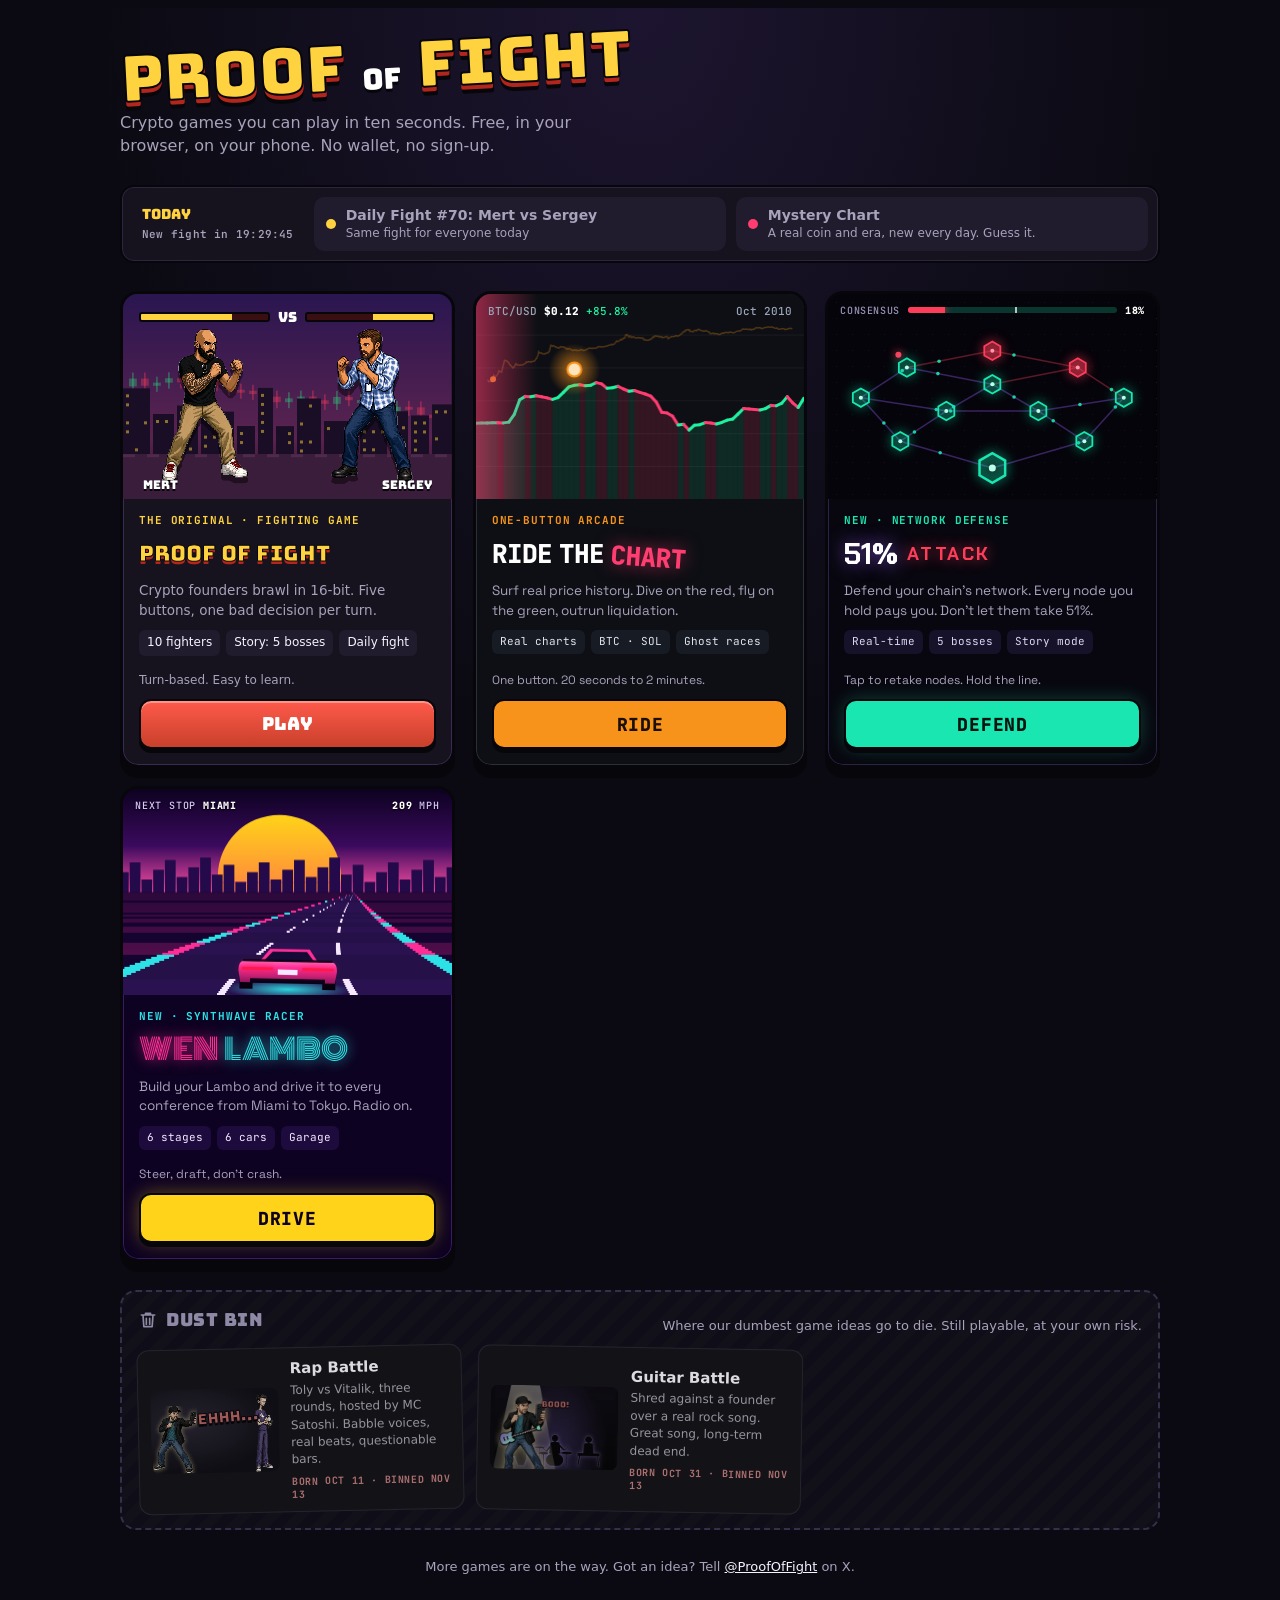
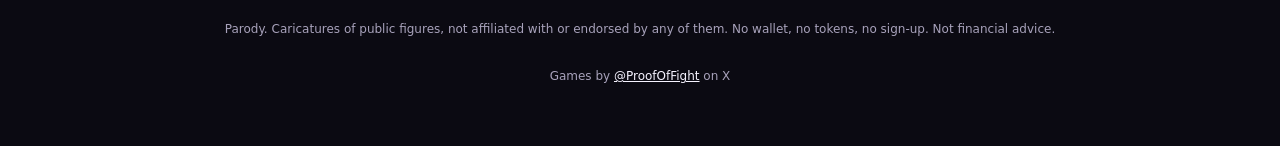
==== index.html @ 8b08cbd1 "Wen Lambo: a synthwave road-trip racer at /lambo/ (#74) * Mempool: a block-packing puzzle at /mempoo" ====
<!doctype html>
<html lang="en">
<head>
  <meta charset="utf-8">
  <script>
    // Old links: before the arcade, every game lived on this page behind ?something. Send them to the game's own page.
    // ?ride / ?dip / ?race=... -> Ride the Chart; anything else (?daily, ?r=..., ?sounds...) -> the fighting game.
    (function () {
      var q = location.search, h = location.hash;
      if (!q && !h) return;
      var ride = /[?&](ride|dip|race)\b/i.test(q);
      if (/[?&]51\b/.test(q)) { location.replace('51/' + h); return; }   // 51% Attack
      if (/[?&]rap\b/i.test(q)) { location.replace('rap/' + h); return; }      // Dust Bin games
      if (/[?&]guitar\b/i.test(q)) { location.replace('guitar/' + h); return; }
      location.replace((ride ? 'ride/' : 'fight/') + q + h);
    })();
  </script>
  <meta name="viewport" content="width=device-width, initial-scale=1, viewport-fit=cover">
  <title>Proof of Fight · Crypto games in your browser</title>
  <meta name="description" content="Crypto games you can play in ten seconds: Proof of Fight, the founder brawl, Ride the Chart and 51% Attack. Free, in your browser, on your phone. No wallet.">
  <meta name="theme-color" content="#0b0a12">
  <meta property="og:type" content="website">
  <meta property="og:title" content="Proof of Fight">
  <meta property="og:description" content="Crypto games you can play in ten seconds. Free, in your browser. No wallet, no sign-up.">
  <!-- Link previews (X, Discord, iMessage...). These must be full URLs. -->
  <meta property="og:url" content="https://proofoffight.com/">
  <meta property="og:image" content="https://proofoffight.com/art/social/og.jpg">
  <meta property="og:image:width" content="1200">
  <meta property="og:image:height" content="630">
  <meta property="og:image:alt" content="Proof of Fight: ten crypto founders as pixel-art fighters facing off on a candlestick-chart stage">
  <meta name="twitter:card" content="summary_large_image">
  <meta name="twitter:site" content="@ProofOfFight">
  <link rel="icon" href="favicon.ico" sizes="16x16 32x32 48x48">
  <link rel="icon" type="image/png" sizes="192x192" href="icon-192.png">
  <link rel="apple-touch-icon" href="apple-touch-icon.png">
  <link rel="preconnect" href="https://fonts.googleapis.com">
  <link rel="preconnect" href="https://fonts.gstatic.com" crossorigin>
  <link href="https://fonts.googleapis.com/css2?family=Bungee&family=Monoton&family=Chakra+Petch:wght@700&family=Space+Grotesk:wght@500;700&family=JetBrains+Mono:wght@500;800&display=swap" rel="stylesheet">
  <link rel="stylesheet" href="css/arcade.css">
</head>
<body>
  <div class="wrap">
    <header class="marquee">
      <h1 class="logo"><span>PROOF</span><span class="of">OF</span><span>FIGHT</span></h1>
      <p class="brand-line">Crypto games you can play in ten seconds. Free, in your browser, on your phone. No wallet, no sign-up.</p>
    </header>

    <section class="today" aria-label="Today">
      <div class="today-head">TODAY<small id="reset"></small></div>
      <a class="daily" href="fight/"><i class="dot dot-fight"></i><span><b id="daily-fight">Daily Fight</b><span>Same fight for everyone today</span></span></a>
      <a class="daily" href="ride/"><i class="dot dot-ride"></i><span><b id="daily-coin">Mystery Chart</b><span>A real coin and era, new every day. Guess it.</span></span></a>
    </section>

    <section class="cabinets" aria-label="Games">
      <article class="cab cab-fight">
        <a class="screen" href="fight/" tabindex="-1" aria-hidden="true">
          <canvas id="stage"></canvas>
          <div class="hud"><div class="bar"><i style="width:72%"></i></div><div class="t">VS</div><div class="bar r"><i style="width:48%"></i></div></div>
          <img class="sprite l" id="spr-p" alt="" src="art/saylor-body.webp">
          <img class="sprite r" id="spr-c" alt="" src="art/mert-body.webp">
          <div class="names"><span id="name-p">SAYLOR</span><span id="name-c">MERT</span></div>
        </a>
        <div class="info">
          <div class="kicker">The original · Fighting game</div>
          <h2>PROOF OF FIGHT</h2>
          <p>Crypto founders brawl in 16-bit. Five buttons, one bad decision per turn.</p>
          <ul class="facts"><li id="n-fighters">10 fighters</li><li id="n-bosses">5 bosses</li><li>Daily fight</li></ul>
          <div class="row">
            <div class="best" id="best-fight">Turn-based. Easy to learn.</div>
            <a class="play" href="fight/">PLAY</a>
          </div>
        </div>
      </article>

      <article class="cab cab-ride">
        <a class="screen" href="ride/" tabindex="-1" aria-hidden="true">
          <canvas id="ride"></canvas>
          <div class="ticker"><span>BTC/USD <b id="px">$0.06</b> <span class="chg up" id="chg">+0%</span></span><span id="date">Jul 2010</span></div>
        </a>
        <div class="info">
          <div class="kicker">One-button arcade</div>
          <h2 aria-label="Ride the Chart"><span>RIDE</span><span>THE</span><span class="chart">CHART</span></h2>
          <p>Surf real price history. Dive on the red, fly on the green, outrun liquidation.</p>
          <ul class="facts"><li>Real charts</li><li>BTC · SOL</li><li>Ghost races</li></ul>
          <div class="row">
            <div class="best" id="best-ride">One button. 20 seconds to 2 minutes.</div>
            <a class="play" href="ride/">RIDE</a>
          </div>
        </div>
      </article>

      <article class="cab cab-51">
        <a class="screen" href="51/" tabindex="-1" aria-hidden="true">
          <canvas id="net"></canvas>
          <div class="cons"><span>CONSENSUS</span><span class="cons-bar"><i id="cons-fill"></i><em></em></span><b id="cons-pct">20%</b></div>
        </a>
        <div class="info">
          <div class="kicker">New · Network defense</div>
          <h2 aria-label="51% Attack"><span class="n51">51%</span><span class="atk">ATTACK</span></h2>
          <p>Defend your chain's network. Every node you hold pays you. Don't let them take 51%.</p>
          <ul class="facts"><li>Real-time</li><li>5 bosses</li><li>Story mode</li></ul>
          <div class="row">
            <div class="best" id="best-51">Tap to retake nodes. Hold the line.</div>
            <a class="play" href="51/">DEFEND</a>
          </div>
        </div>
      </article>

      <article class="cab cab-lambo">
        <a class="screen" href="lambo/" tabindex="-1" aria-hidden="true">
          <canvas id="lambo"></canvas>
          <div class="lam-hud"><span>NEXT STOP <b id="lam-stop">MIAMI</b></span><span><b id="lam-mph">212</b> MPH</span></div>
        </a>
        <div class="info">
          <div class="kicker">New · Synthwave racer</div>
          <h2 aria-label="Wen Lambo"><span>WEN</span><em>LAMBO</em></h2>
          <p>Build your Lambo and drive it to every conference from Miami to Tokyo. Radio on.</p>
          <ul class="facts"><li>6 stages</li><li>6 cars</li><li>Garage</li></ul>
          <div class="row">
            <div class="best" id="best-lambo">Steer, draft, don't crash.</div>
            <a class="play" href="lambo/">DRIVE</a>
          </div>
        </div>
      </article>
    </section>

    <section class="dustbin" aria-labelledby="bin-h">
      <div class="bin-head">
        <h3 id="bin-h"><svg class="bin-ic" viewBox="0 0 24 24" aria-hidden="true"><path d="M4 6h16M9 6V4h6v2M6 6l1 14h10l1-14M10 10v7M14 10v7" fill="none" stroke="currentColor" stroke-width="2" stroke-linecap="round" stroke-linejoin="round"/></svg>DUST BIN</h3>
        <span>Where our dumbest game ideas go to die. Still playable, at your own risk.</span>
      </div>
      <div class="bin-grid">
        <a class="binned" href="rap/">
          <span class="bin-art bin-rap" aria-hidden="true"><img src="art/dustbin-rap.webp" alt="" loading="lazy"><i class="bin-pop">EHHH...</i></span>
          <span class="bin-txt"><b>Rap Battle</b><span>Toly vs Vitalik, three rounds, hosted by MC Satoshi. Babble voices, real beats, questionable bars.</span><em>Born Oct 11 · Binned Nov 13</em></span>
        </a>
        <a class="binned" href="guitar/">
          <span class="bin-art bin-shot" aria-hidden="true"><img src="art/dustbin-guitar.webp" alt="" loading="lazy"></span>
          <span class="bin-txt"><b>Guitar Battle</b><span>Shred against a founder over a real rock song. Great song, long-term dead end.</span><em>Born Oct 31 · Binned Nov 13</em></span>
        </a>
      </div>
    </section>

    <p class="more">More games are on the way. Got an idea? Tell <a href="https://x.com/ProofOfFight" target="_blank" rel="noopener">@ProofOfFight</a> on X.</p>

    <footer class="site">
      <p>Parody. Caricatures of public figures, not affiliated with or endorsed by any of them. No wallet, no tokens, no sign-up. Not financial advice.</p>
      <p>Games by <a href="https://x.com/ProofOfFight" target="_blank" rel="noopener">@ProofOfFight</a> on X</p>
    </footer>
  </div>

  <script src="js/data.js"></script>
  <script src="js/engine.js"></script>
  <script src="js/dip-data.js"></script>
  <script src="js/dip-core.js"></script>
  <script src="js/arcade.js"></script>
  <!-- Cloudflare Web Analytics --><script type='module' src='https://static.cloudflareinsights.com/beacon.min.js' data-cf-beacon='{"token": "18725511f80d4503841c5fb7c4b7895b"}'></script><!-- End Cloudflare Web Analytics -->
</body>
</html>
---- css/arcade.css ----
/* proofoffight.com: the arcade. One brand header, a "today" strip, then each game as its own cabinet in that game's own look.
   Each game lives in its own folder (fight/, ride/); this page only links to them. Single dark look: an arcade at night. */
:root {
  --bg: #0b0a12;
  --panel: #16131f;
  --panel-2: #201b2d;
  --ink: #f6f3ff;
  --muted: #a8a2bb;
  --line: #07060b;
  --gold: #ffd23f;
  --red: #b3261e;
  --purple: #6b3fd6;
  --btc: #f7931a;
  --up: #1ff2a0;
  --down: #ff3d71;
  --display: 'Bungee', Impact, 'Arial Black', system-ui, sans-serif;
  --body: system-ui, -apple-system, 'Segoe UI', Roboto, sans-serif;
  --grotesk: 'Space Grotesk', system-ui, sans-serif;
  --mono: 'JetBrains Mono', ui-monospace, Menlo, monospace;
  color-scheme: dark;
}
* { box-sizing: border-box; }
html { background: var(--bg); }
body {
  background: radial-gradient(ellipse at top, #1d1530 0%, var(--bg) 60%) fixed, var(--bg);
  color: var(--ink); font-family: var(--body); line-height: 1.45;
  padding-left: max(16px, env(safe-area-inset-left, 0px));
  padding-right: max(16px, env(safe-area-inset-right, 0px));
}
.wrap { max-width: 1040px; margin: 0 auto; padding-block: max(28px, env(safe-area-inset-top, 0px)) max(40px, env(safe-area-inset-bottom, 0px)); display: grid; gap: 28px; }

/* Marquee */
.marquee { display: flex; flex-wrap: wrap; align-items: center; justify-content: space-between; gap: 18px; }
.logo { margin: 0; font-family: var(--display); font-weight: 400; line-height: .95; font-size: clamp(38px, 8vw, 64px);
  color: var(--gold); -webkit-text-stroke: 2px var(--line); text-shadow: 0 5px 0 var(--red), 0 9px 0 var(--line);
  transform: rotate(-3deg); display: flex; gap: .25em; align-items: baseline; flex-wrap: wrap; }
.logo .of { font-size: .45em; color: #fff; -webkit-text-stroke: 0; text-shadow: 0 3px 0 var(--line); }
.brand-line { color: var(--muted); margin: 14px 0 0; max-width: 46ch; }
.play:focus-visible, .cab .screen:focus-visible { outline: 3px solid var(--gold); outline-offset: 2px; }

/* Today strip */
.today { display: grid; grid-template-columns: auto 1fr 1fr; gap: 10px; align-items: stretch;
  background: var(--panel); border: 2px solid var(--line); box-shadow: 0 0 0 1px #2c2540 inset; border-radius: 14px; padding: 10px; }
.today-head { font-family: var(--display); font-size: 14px; color: var(--gold); display: grid; align-content: center; padding: 0 10px; line-height: 1.1; }
.today-head small { display: block; font: 600 11px var(--mono); color: var(--muted); margin-top: 4px; letter-spacing: .02em; }
.daily { display: flex; align-items: center; gap: 10px; padding: 8px 12px; border-radius: 10px; background: var(--panel-2); min-width: 0; text-decoration: none; color: inherit; cursor: pointer; border: 0; text-align: left; font: inherit; }
.daily b { display: block; font-size: 14px; }
.daily span { font-size: 12px; color: var(--muted); }
.daily .dot { width: 10px; height: 10px; border-radius: 50%; flex: none; }

/* Cabinets */
/* Room for more games: as many 290px-plus cabinets per row as fit (three on a laptop, two on a tablet, one on a phone). */
.cabinets { display: grid; grid-template-columns: repeat(auto-fill, minmax(min(100%, 290px), 1fr)); gap: 18px; }
.cab { position: relative; border-radius: 18px; border: 3px solid var(--line); overflow: hidden; display: grid; grid-template-rows: auto 1fr; min-width: 0; }
.cab .screen { position: relative; aspect-ratio: 16 / 10; overflow: hidden; }
.cab .screen canvas { position: absolute; inset: 0; width: 100%; height: 100%; display: block; }
.cab .info { padding: 14px 16px 16px; display: flex; flex-direction: column; gap: 10px; }
.cab .info .row { margin-top: auto; padding-top: 6px; }
.cab h2 { height: 34px; display: flex; align-items: center; }
.cab .kicker { font: 700 11px var(--mono); letter-spacing: .08em; text-transform: uppercase; }
.cab p { margin: 0; color: var(--muted); font-size: 13.5px; }
.facts { display: flex; flex-wrap: wrap; gap: 6px; padding: 0; margin: 0; list-style: none; }
.facts li { font-size: 12px; padding: 4px 8px; border-radius: 6px; }
.row { display: flex; flex-direction: column; align-items: stretch; gap: 10px; margin-top: 4px; }
.best { font-size: 12px; color: var(--muted); }
.best b { color: var(--ink); }
.play { cursor: pointer; border: 2px solid var(--line); border-radius: 12px; width: 100%; height: 50px; padding: 0; font-size: 17px; display: inline-grid; place-items: center; }

/* Cabinet 1: the fighting game, in its own 16-bit arcade look */
.cab-fight { background: var(--panel); box-shadow: 0 0 0 1px #3a2b55 inset, 0 10px 0 var(--line); }
.cab-fight .screen { background: #120d1f; }
.cab-fight .kicker { color: var(--gold); }
.cab-fight h2 { margin: 0; font: 400 22px/1 var(--display); color: var(--gold); -webkit-text-stroke: 1px var(--line); text-shadow: 0 3px 0 var(--red); }
.cab-fight .facts li { background: var(--panel-2); color: var(--ink); }
.cab-fight .play { font-family: var(--display); font-size: 18px; background: linear-gradient(#ff5a4a, #c8402b); color: #fff; box-shadow: 0 4px 0 var(--line), 0 2px 0 rgba(255,255,255,.35) inset; }
.sprite { position: absolute; bottom: 9%; height: 74%; image-rendering: pixelated; filter: drop-shadow(0 6px 0 rgba(0,0,0,.45)); animation: bob 1.1s ease-in-out infinite; }
.sprite.l { left: 12%; }
.sprite.r { right: 12%; transform: scaleX(-1); animation-name: bobR; animation-delay: -.55s; }
@keyframes bob { 50% { translate: 0 3px; scale: 1 .985; } }
@keyframes bobR { 50% { translate: 0 3px; } }
.vs { position: absolute; left: 50%; top: 40%; translate: -50% -50%; font: 400 clamp(26px, 5vw, 42px) var(--display); color: var(--gold); -webkit-text-stroke: 2px var(--line); text-shadow: 0 4px 0 var(--red); }
.hud { position: absolute; top: 7%; left: 5%; right: 5%; display: grid; grid-template-columns: 1fr auto 1fr; gap: 8px; align-items: center; }
.hud .bar { height: 10px; border: 2px solid var(--line); background: #3a0f12; border-radius: 3px; overflow: hidden; }
.hud .bar i { display: block; height: 100%; background: var(--gold); }
.hud .bar.r i { margin-left: auto; }
.hud .t { font: 400 14px var(--display); color: #fff; }
.names { position: absolute; bottom: 3%; left: 6%; right: 6%; display: flex; justify-content: space-between; font: 400 12px var(--display); color: #fff; text-shadow: 0 2px 0 var(--line); }

/* Cabinet 2: Ride the Chart, in its own trading-terminal look */
.cab-ride { background: #0d0f14; box-shadow: 0 0 0 1px #2a2f3a inset, 0 10px 0 var(--line); font-family: var(--grotesk); }
.cab-ride .kicker { color: var(--btc); font-family: var(--mono); }
/* Ride the Chart logo, matching the game menu: heavy mono, CHART in the crash red, glowing and tipped */
.cab-ride h2 { margin: 0; font: 800 26px/1 var(--mono); letter-spacing: -.04em; color: #fff; gap: .28em; }
.cab-ride h2 .chart { color: var(--down); text-shadow: 0 0 18px rgba(255,61,113,.65); transform: translateY(.14em) rotate(4deg); display: inline-block; }
.cab-ride p { font-family: var(--grotesk); }
.cab-ride .facts li { background: #171b24; color: #dfe5ef; font-family: var(--mono); font-size: 11px; }
.cab-ride .play { font: 800 18px var(--mono); background: var(--btc); color: #1d0f00; box-shadow: 0 4px 0 var(--line); text-transform: uppercase; letter-spacing: .04em; }
.ticker { position: absolute; top: 10px; left: 12px; right: 12px; display: flex; justify-content: space-between; font: 500 11px var(--mono); color: #9aa6b8; pointer-events: none; }
.ticker b { color: #fff; font-weight: 800; }
.ticker .chg.up { color: var(--up); } .ticker .chg.down { color: var(--down); }

footer.site { display: grid; gap: 6px; text-align: center; color: var(--muted); font-size: 12px; padding-top: 4px; }
footer.site a { color: var(--ink); }

@media (max-width: 760px) {
  .today { grid-template-columns: 1fr; }
  .today-head { padding: 4px 6px; }
}
@media (prefers-reduced-motion: reduce) { .sprite { animation: none; } }

/* Cabinet 3: 51% Attack, in its own neon network look */
.cab-51 { --teal: #19e6b0; --vio: #9b5cff; --red51: #ff3d5a; background: #08070f; box-shadow: 0 0 0 1px #2b2346 inset, 0 10px 0 var(--line); font-family: var(--grotesk); }
.cab-51 .screen { background: #05040a; }
.cab-51 .kicker { color: var(--teal); font-family: var(--mono); }
.cab-51 h2 { margin: 0; gap: .3em; font: 700 30px/1 'Chakra Petch', 'Arial Narrow', system-ui, sans-serif; }
.cab-51 h2 .n51 { color: #fff; text-shadow: 0 0 18px rgba(155,92,255,.7); }
.cab-51 h2 .atk { color: var(--red51); font-size: .62em; letter-spacing: .14em; text-shadow: 0 0 14px rgba(255,61,90,.75); }
.cab-51 .facts li { background: #15122a; color: #dcd6f5; font-family: var(--mono); font-size: 11px; }
.cab-51 .play { font: 800 18px var(--mono); letter-spacing: .04em; background: var(--teal); color: #03140f; box-shadow: 0 4px 0 var(--line), 0 0 18px rgba(25,230,176,.25); }
.cab-lambo { --lp: #ff2e97; --lc: #2de2e6; background: #0d0221; box-shadow: 0 0 0 1px #3a1a66 inset, 0 10px 0 var(--line); font-family: var(--grotesk); }
.cab-lambo .screen { background: #0d0221; }
.cab-lambo .kicker { color: var(--lc); font-family: var(--mono); }
.cab-lambo h2 { margin: 0; gap: .22em; font: 400 29px/1 'Monoton', 'Arial Black', system-ui, sans-serif; white-space: nowrap; }
.cab-lambo h2 span { color: var(--lp); text-shadow: 0 0 14px rgba(255,46,151,.8); }
.cab-lambo h2 em { font-style: normal; color: var(--lc); text-shadow: 0 0 14px rgba(45,226,230,.8); }
.cab-lambo .facts li { background: #1d0b3d; color: #f6e7ff; font-family: var(--mono); font-size: 11px; }
.cab-lambo .play { font: 800 18px var(--mono); letter-spacing: .04em; background: #ffd319; color: #0d0221; box-shadow: 0 4px 0 var(--line), 0 0 18px rgba(255,211,25,.35); }
.lam-hud { position: absolute; top: 10px; left: 12px; right: 12px; display: flex; justify-content: space-between; font: 500 10px var(--mono); color: #d9c8ff; letter-spacing: .08em; pointer-events: none; text-shadow: 0 1px 2px #000; }
.lam-hud b { color: #fff; font-weight: 800; }
.cons { position: absolute; top: 10px; left: 12px; right: 12px; display: flex; align-items: center; gap: 8px; font: 500 10px var(--mono); color: #9b93b8; letter-spacing: .06em; pointer-events: none; }
.cons-bar { position: relative; flex: 1; height: 6px; border-radius: 3px; background: rgba(25,230,176,.22); overflow: hidden; }
.cons-bar i { position: absolute; inset: 0 auto 0 0; width: 20%; background: #ff3d5a; box-shadow: 0 0 8px #ff3d5a; }
.cons-bar em { position: absolute; top: -2px; bottom: -2px; left: 51%; width: 2px; background: #fff; opacity: .7; }
.cons b { color: #fff; font-weight: 800; min-width: 3ch; text-align: right; }

/* Dust Bin: rejected game ideas, still playable. Faded, a little crooked, like something you threw out. */
.dustbin { display: grid; gap: 12px; padding: 16px; border-radius: 16px; border: 2px dashed #34304a; background: repeating-linear-gradient(-45deg, #0f0d17 0 10px, #121019 10px 20px); }
.bin-head { display: flex; align-items: baseline; justify-content: space-between; gap: 6px 14px; flex-wrap: wrap; }
.bin-head h3 { margin: 0; display: inline-flex; align-items: center; gap: 8px; font: 400 18px var(--display); color: #8f89a6; letter-spacing: .04em; }
.bin-ic { width: 20px; height: 20px; }
.bin-head span { font-size: 13px; color: var(--muted); }
.bin-grid { display: grid; grid-template-columns: repeat(auto-fill, minmax(min(100%, 290px), 1fr)); gap: 14px; }
.binned { display: grid; grid-template-columns: 128px 1fr; gap: 12px; align-items: center; padding: 10px 12px; border-radius: 12px; background: var(--panel); border: 1px solid #2c2540;
  text-decoration: none; color: inherit; transform: rotate(-1.2deg); filter: grayscale(.55) brightness(.9); transition: filter .2s, transform .2s; }
.binned:nth-child(even) { transform: rotate(1deg); }
.binned:hover, .binned:focus-visible { filter: none; transform: rotate(0); }
.binned:focus-visible { outline: 3px solid var(--gold); outline-offset: 2px; }
.bin-art { position: relative; height: 72px; border-radius: 8px; background: #1b1726; overflow: hidden; display: flex; justify-content: center; align-items: flex-end; }
.bin-art img { height: 88%; width: auto; image-rendering: pixelated; margin: 0 -2px; }
.bin-art img + img { transform: scaleX(-1); }
.bin-rap { height: 84px; background: radial-gradient(ellipse at 30% 40%, #2a2240 0%, #120f1c 70%); }
.bin-rap img { position: absolute; inset: auto 0 0 0; width: 100%; height: auto; margin: 0; }
.bin-shot { height: 84px; }
.bin-shot img { position: absolute; inset: 0; width: 100%; height: 100%; object-fit: cover; margin: 0; image-rendering: auto; }
.bin-pop { position: absolute; left: 50%; top: 22%; transform: translateX(-28%) rotate(-4deg); font: 400 15px var(--display); font-style: normal; color: #ff4d4d; -webkit-text-stroke: 1px var(--line); text-shadow: 0 2px 0 var(--line); white-space: nowrap; }
.bin-txt b { display: block; font-size: 15px; }
.bin-txt span { display: block; font-size: 12px; color: var(--muted); margin-top: 2px; }
.bin-txt em { display: block; margin-top: 6px; font: 700 10px var(--mono); letter-spacing: .06em; text-transform: uppercase; color: #ff6b6b; font-style: normal; }
@media (prefers-reduced-motion: reduce) { .binned { transition: none; } }

/* Real-page additions */
a { color: inherit; }
.marquee { display: grid; gap: 0; }
.cab .screen { display: block; text-decoration: none; }
.play { text-decoration: none; }
.daily > span { min-width: 0; }
.daily:hover, .daily:focus-visible { background: #2a2340; }
.daily:focus-visible { outline: 3px solid var(--gold); outline-offset: 2px; }
.dot-fight { background: var(--gold); }
.dot-ride { background: var(--down); }
.cab:hover .play { filter: brightness(1.08); }
.play:active { translate: 0 2px; }
.more { margin: 0; text-align: center; color: var(--muted); font-size: 13px; }
.more a { color: var(--ink); }
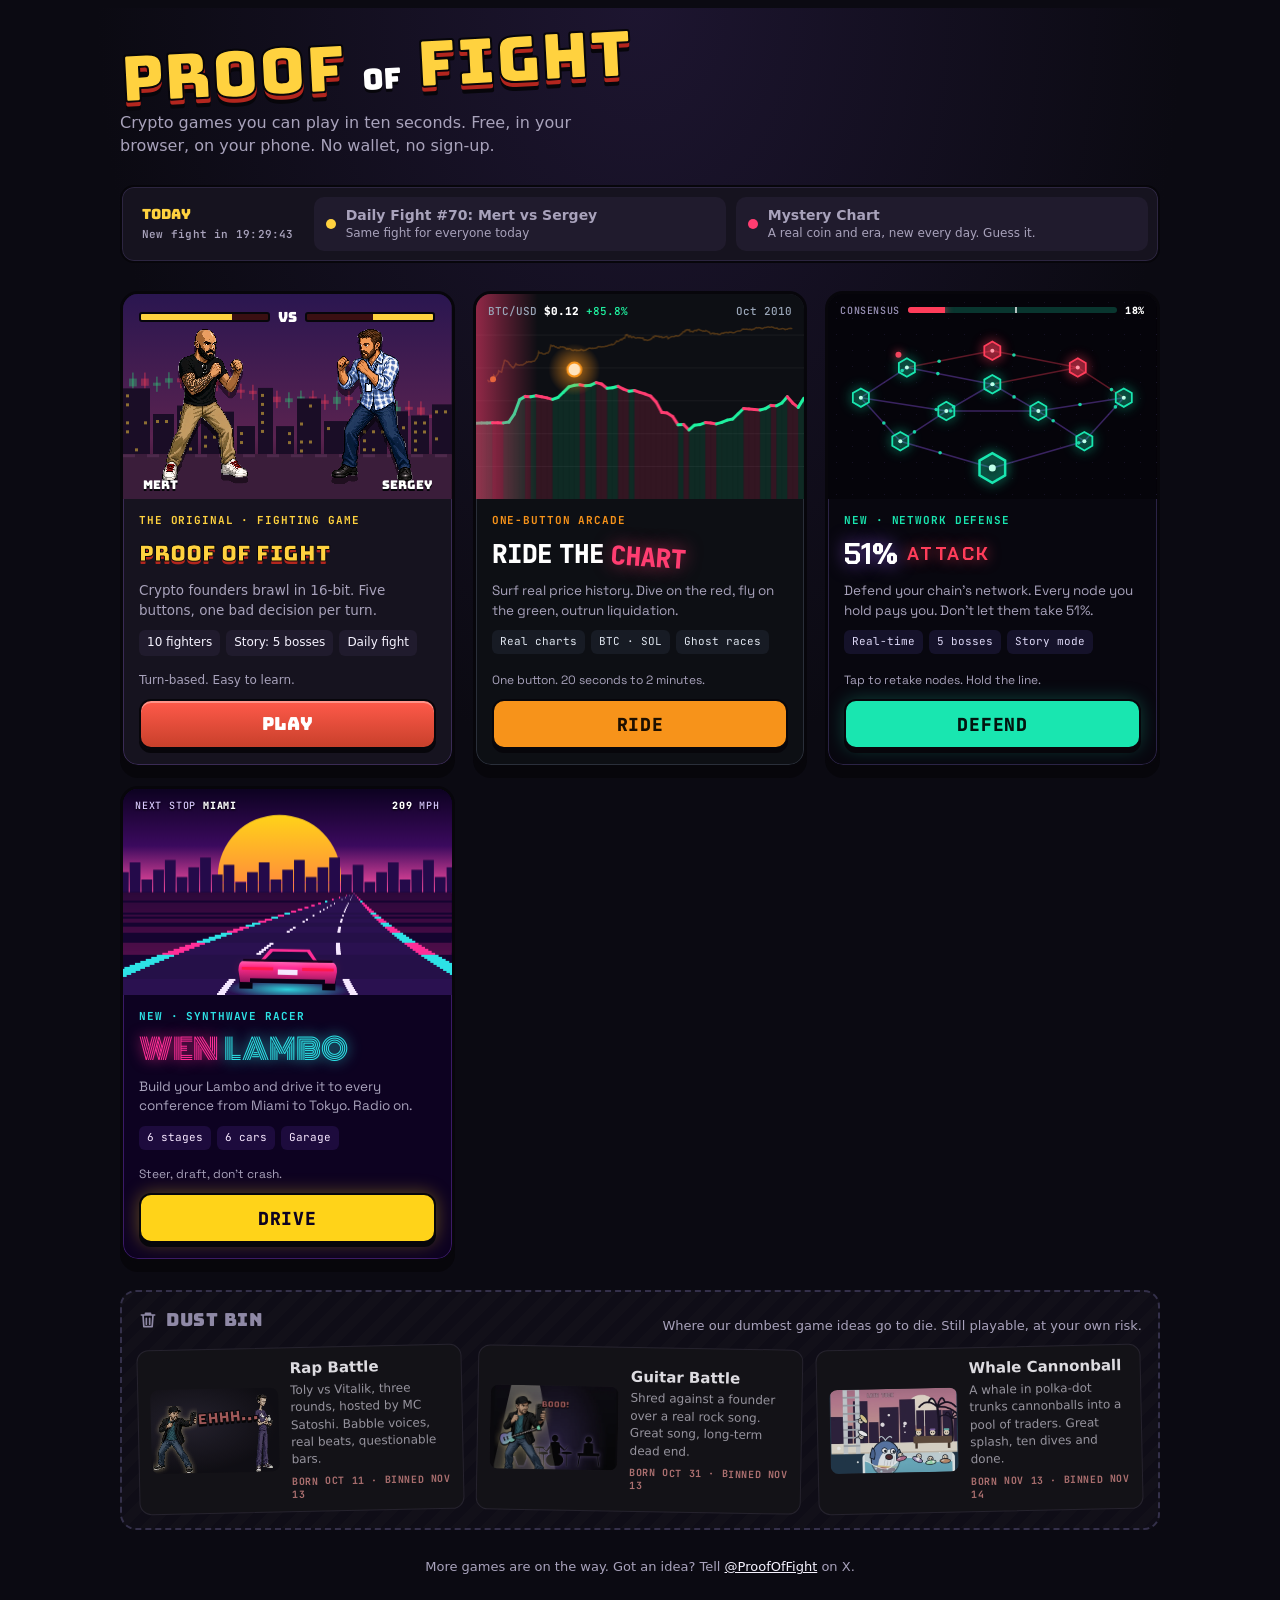
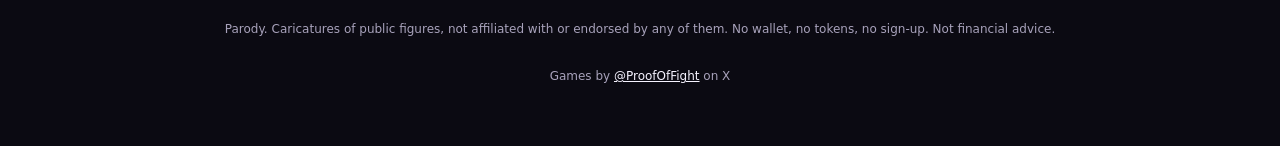
==== commit e478110e: "Dust Bin: add Whale Cannonball at /cannonball/ The whale cannonball sketch as its own self-contained" ====
--- a/index.html
+++ b/index.html
@@ -138,6 +138,10 @@
           <span class="bin-art bin-shot" aria-hidden="true"><img src="art/dustbin-guitar.webp" alt="" loading="lazy"></span>
           <span class="bin-txt"><b>Guitar Battle</b><span>Shred against a founder over a real rock song. Great song, long-term dead end.</span><em>Born Oct 31 · Binned Nov 13</em></span>
         </a>
+        <a class="binned" href="cannonball/">
+          <span class="bin-art bin-shot" aria-hidden="true"><img src="art/dustbin-cannonball.webp" alt="" loading="lazy"></span>
+          <span class="bin-txt"><b>Whale Cannonball</b><span>A whale in polka-dot trunks cannonballs into a pool of traders. Great splash, ten dives and done.</span><em>Born Nov 13 · Binned Nov 14</em></span>
+        </a>
       </div>
     </section>
 
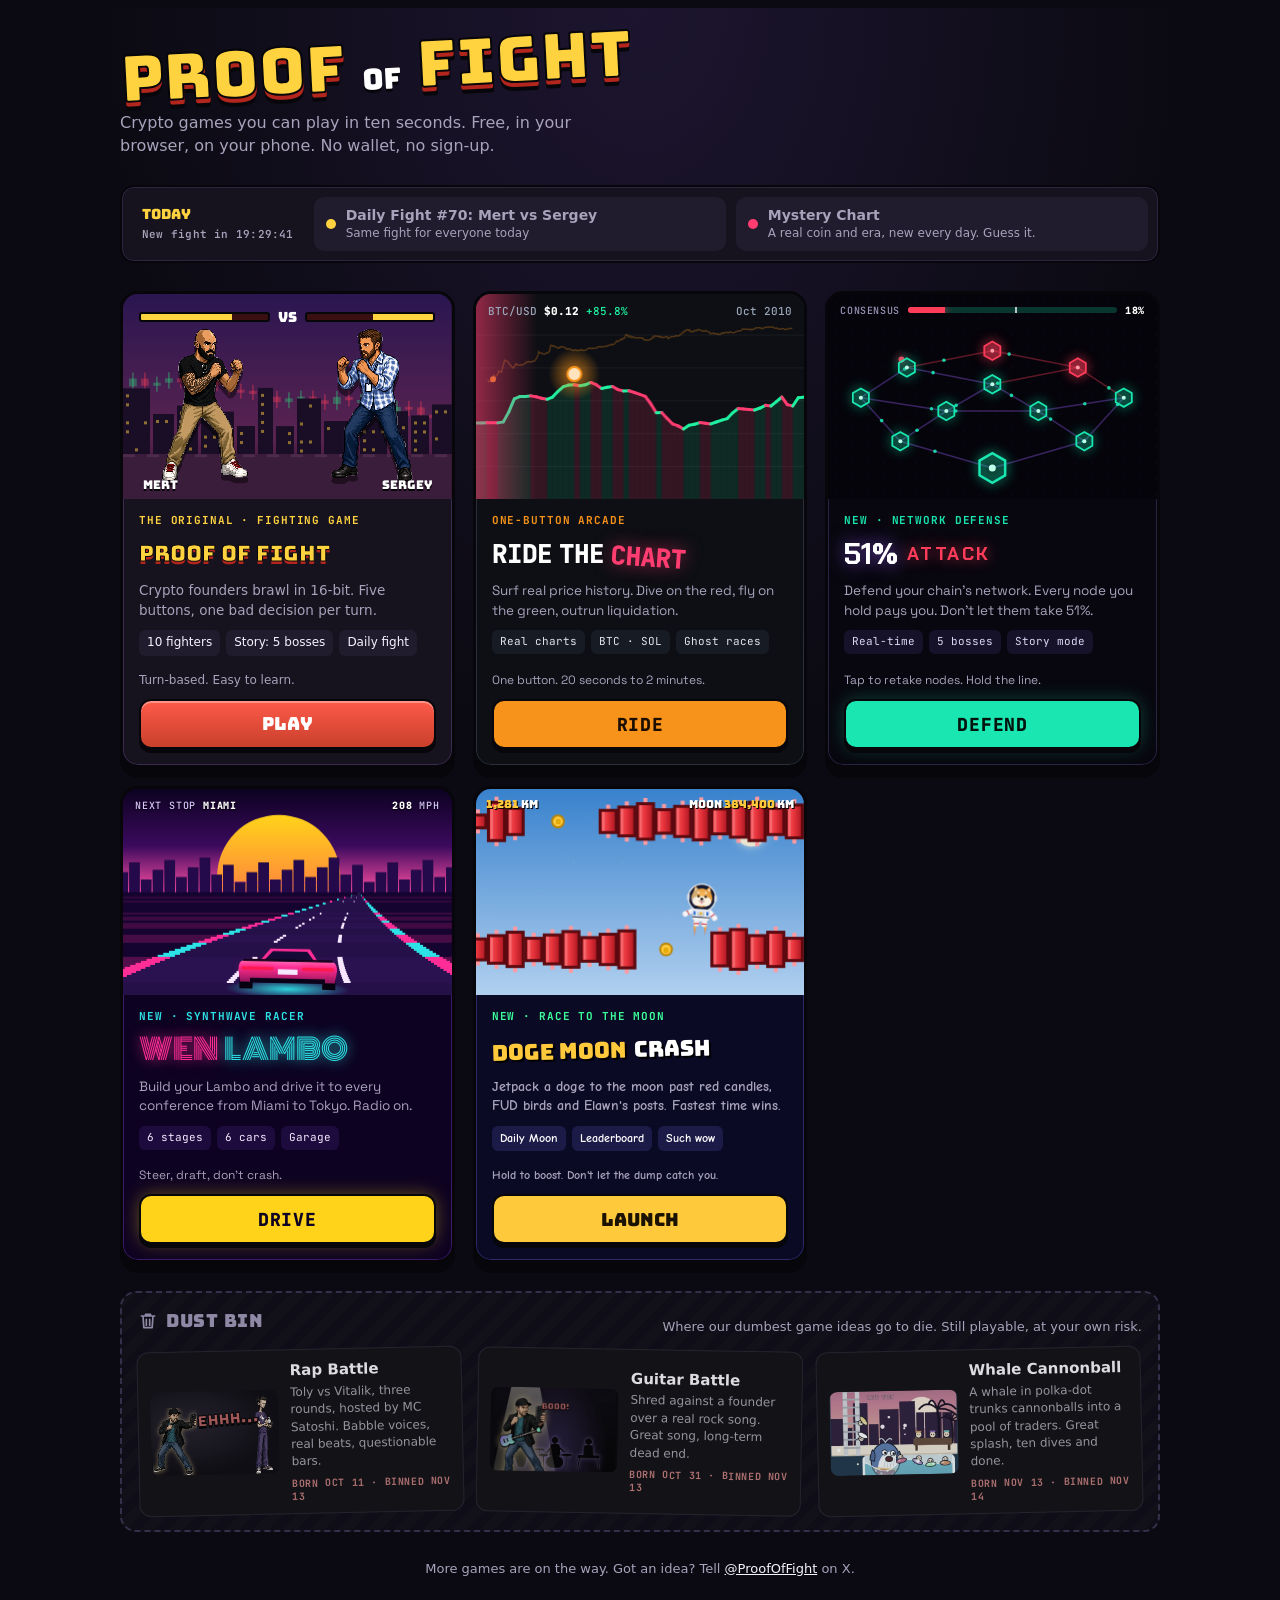
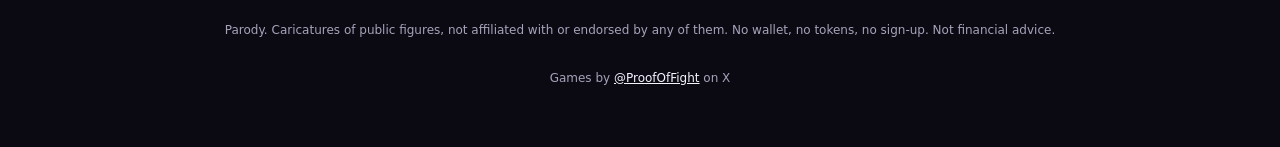
==== commit 13cbc830: "Doge Moon Crash: a jetpack race to the moon at /doge/ A vertical climb drawn in code: hold to boost," ====
--- a/index.html
+++ b/index.html
@@ -35,7 +35,7 @@
   <link rel="apple-touch-icon" href="apple-touch-icon.png">
   <link rel="preconnect" href="https://fonts.googleapis.com">
   <link rel="preconnect" href="https://fonts.gstatic.com" crossorigin>
-  <link href="https://fonts.googleapis.com/css2?family=Bungee&family=Monoton&family=Chakra+Petch:wght@700&family=Space+Grotesk:wght@500;700&family=JetBrains+Mono:wght@500;800&display=swap" rel="stylesheet">
+  <link href="https://fonts.googleapis.com/css2?family=Bungee&family=Comic+Neue:wght@700&family=Monoton&family=Chakra+Petch:wght@700&family=Space+Grotesk:wght@500;700&family=JetBrains+Mono:wght@500;800&display=swap" rel="stylesheet">
   <link rel="stylesheet" href="css/arcade.css">
 </head>
 <body>
@@ -122,6 +122,23 @@
           </div>
         </div>
       </article>
+
+      <article class="cab cab-doge">
+        <a class="screen" href="doge/" tabindex="-1" aria-hidden="true">
+          <canvas id="doge"></canvas>
+          <div class="dm-hud"><span><b id="dm-km">0</b> KM</span><span>MOON <b>384,400</b> KM</span></div>
+        </a>
+        <div class="info">
+          <div class="kicker">New · Race to the moon</div>
+          <h2 aria-label="Doge Moon Crash"><span>DOGE MOON</span><em>CRASH</em></h2>
+          <p>Jetpack a doge to the moon past red candles, FUD birds and Elawn's posts. Fastest time wins.</p>
+          <ul class="facts"><li>Daily Moon</li><li>Leaderboard</li><li>Such wow</li></ul>
+          <div class="row">
+            <div class="best" id="best-doge">Hold to boost. Don't let the dump catch you.</div>
+            <a class="play" href="doge/">LAUNCH</a>
+          </div>
+        </div>
+      </article>
     </section>
 
     <section class="dustbin" aria-labelledby="bin-h">
@@ -157,6 +174,7 @@
   <script src="js/engine.js"></script>
   <script src="js/dip-data.js"></script>
   <script src="js/dip-core.js"></script>
+  <script src="js/dm-art.js"></script>
   <script src="js/arcade.js"></script>
   <!-- Cloudflare Web Analytics --><script type='module' src='https://static.cloudflareinsights.com/beacon.min.js' data-cf-beacon='{"token": "18725511f80d4503841c5fb7c4b7895b"}'></script><!-- End Cloudflare Web Analytics -->
 </body>
--- a/css/arcade.css
+++ b/css/arcade.css
@@ -125,6 +125,20 @@
 .cab-lambo h2 em { font-style: normal; color: var(--lc); text-shadow: 0 0 14px rgba(45,226,230,.8); }
 .cab-lambo .facts li { background: #1d0b3d; color: #f6e7ff; font-family: var(--mono); font-size: 11px; }
 .cab-lambo .play { font: 800 18px var(--mono); letter-spacing: .04em; background: #ffd319; color: #0d0221; box-shadow: 0 4px 0 var(--line), 0 0 18px rgba(255,211,25,.35); }
+
+/* Cabinet: Doge Moon Crash, comic and loud */
+.cab-doge { background: #0b0a24; box-shadow: 0 0 0 1px #2c2a66 inset, 0 10px 0 var(--line); font-family: 'Comic Neue', 'Comic Sans MS', cursive; }
+.cab-doge .screen { background: #07061a; }
+.cab-doge .dm-hud { position: absolute; left: 10px; right: 10px; top: 8px; display: flex; justify-content: space-between; font: 400 11px 'Bungee', sans-serif; color: #fff; text-shadow: 1px 1px 0 #000; pointer-events: none; }
+.cab-doge .dm-hud b { color: #ffc93c; font-weight: 400; }
+.cab-doge .kicker { color: #3dff9b; }
+.cab-doge h2 { margin: 0; gap: .3em; font: 400 22px/1 'Bungee', 'Arial Black', system-ui, sans-serif; white-space: nowrap; transform: rotate(-1.5deg); }
+.cab-doge h2 span { color: #ffc93c; text-shadow: 2px 2px 0 #000; }
+.cab-doge h2 em { font-style: normal; color: #fff; text-shadow: 2px 2px 0 #000; }
+.cab-doge p { font-weight: 700; }
+.cab-doge .facts li { background: #1c1a47; color: #fff; font-weight: 700; }
+.cab-doge .best { font-weight: 700; }
+.cab-doge .play { font: 400 18px 'Bungee', sans-serif; background: #ffc93c; color: #1b1200; box-shadow: 0 4px 0 var(--line); }
 .lam-hud { position: absolute; top: 10px; left: 12px; right: 12px; display: flex; justify-content: space-between; font: 500 10px var(--mono); color: #d9c8ff; letter-spacing: .08em; pointer-events: none; text-shadow: 0 1px 2px #000; }
 .lam-hud b { color: #fff; font-weight: 800; }
 .cons { position: absolute; top: 10px; left: 12px; right: 12px; display: flex; align-items: center; gap: 8px; font: 500 10px var(--mono); color: #9b93b8; letter-spacing: .06em; pointer-events: none; }
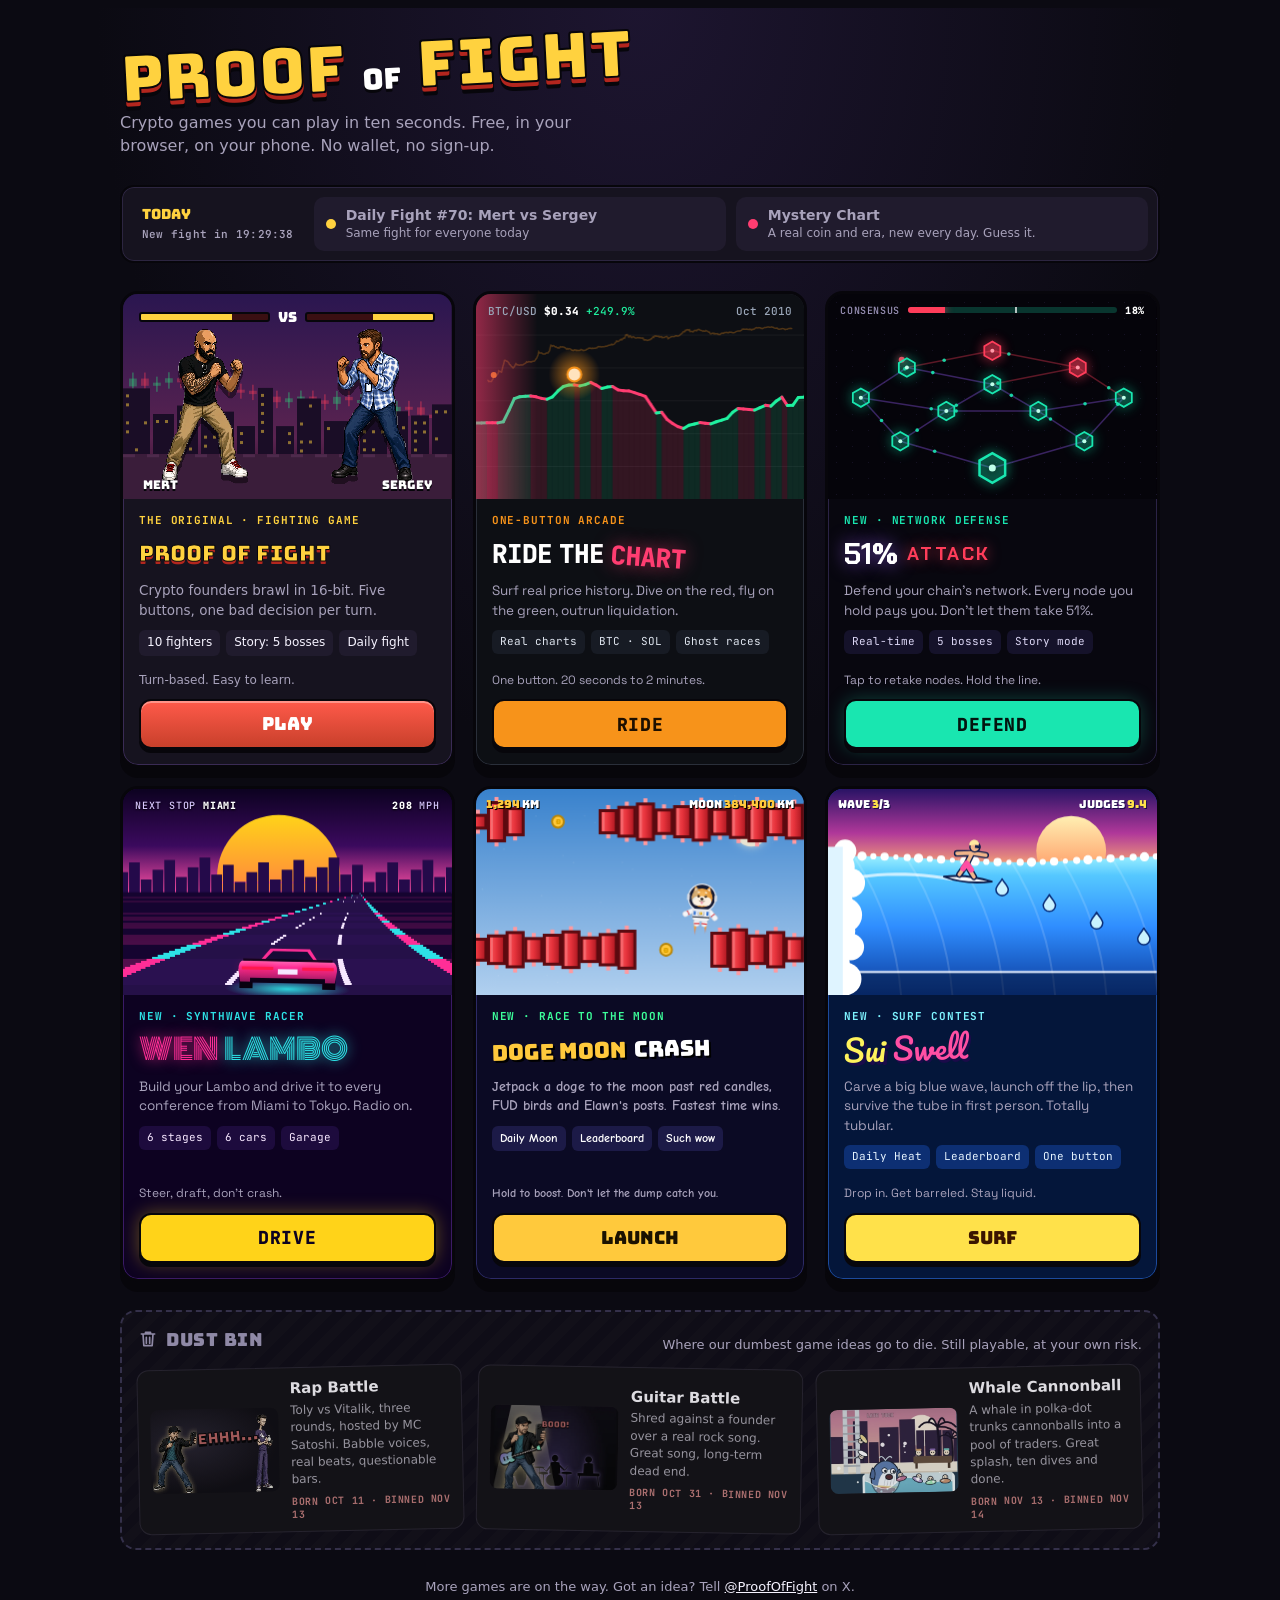
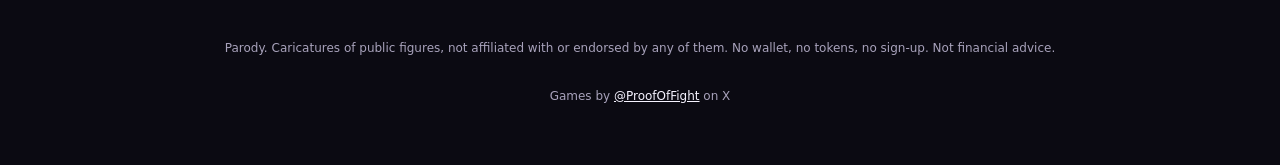
==== commit ffc380c3: "Sui Swell: a one-button surf contest at /sui/ Ride the wave in side view, then the tube in first per" ====
--- a/index.html
+++ b/index.html
@@ -35,7 +35,7 @@
   <link rel="apple-touch-icon" href="apple-touch-icon.png">
   <link rel="preconnect" href="https://fonts.googleapis.com">
   <link rel="preconnect" href="https://fonts.gstatic.com" crossorigin>
-  <link href="https://fonts.googleapis.com/css2?family=Bungee&family=Comic+Neue:wght@700&family=Monoton&family=Chakra+Petch:wght@700&family=Space+Grotesk:wght@500;700&family=JetBrains+Mono:wght@500;800&display=swap" rel="stylesheet">
+  <link href="https://fonts.googleapis.com/css2?family=Bungee&family=Comic+Neue:wght@700&family=Pacifico&family=Monoton&family=Chakra+Petch:wght@700&family=Space+Grotesk:wght@500;700&family=JetBrains+Mono:wght@500;800&display=swap" rel="stylesheet">
   <link rel="stylesheet" href="css/arcade.css">
 </head>
 <body>
@@ -139,6 +139,23 @@
           </div>
         </div>
       </article>
+
+      <article class="cab cab-sui">
+        <a class="screen" href="sui/" tabindex="-1" aria-hidden="true">
+          <canvas id="sui"></canvas>
+          <div class="sw-hud"><span>WAVE <b>3</b>/3</span><span>JUDGES <b id="sw-j">9.4</b></span></div>
+        </a>
+        <div class="info">
+          <div class="kicker">New · Surf contest</div>
+          <h2 aria-label="Sui Swell"><span>Sui</span><em>Swell</em></h2>
+          <p>Carve a big blue wave, launch off the lip, then survive the tube in first person. Totally tubular.</p>
+          <ul class="facts"><li>Daily Heat</li><li>Leaderboard</li><li>One button</li></ul>
+          <div class="row">
+            <div class="best" id="best-sui">Drop in. Get barreled. Stay liquid.</div>
+            <a class="play" href="sui/">SURF</a>
+          </div>
+        </div>
+      </article>
     </section>
 
     <section class="dustbin" aria-labelledby="bin-h">
--- a/css/arcade.css
+++ b/css/arcade.css
@@ -139,6 +139,17 @@
 .cab-doge .facts li { background: #1c1a47; color: #fff; font-weight: 700; }
 .cab-doge .best { font-weight: 700; }
 .cab-doge .play { font: 400 18px 'Bungee', sans-serif; background: #ffc93c; color: #1b1200; box-shadow: 0 4px 0 var(--line); }
+/* Cabinet: Sui Swell, a sunset surf contest */
+.cab-sui { background: #04163a; box-shadow: 0 0 0 1px #1c4a9c inset, 0 10px 0 var(--line); font-family: var(--grotesk); }
+.cab-sui .screen { background: #0b3a9a; }
+.cab-sui .sw-hud { position: absolute; left: 10px; right: 10px; top: 8px; display: flex; justify-content: space-between; font: 400 11px 'Bungee', sans-serif; color: #fff; text-shadow: 1px 1px 0 #1b0b4a; pointer-events: none; }
+.cab-sui .sw-hud b { color: #ffe14a; font-weight: 400; }
+.cab-sui .kicker { color: #7df3ff; font-family: var(--mono); }
+.cab-sui h2 { margin: 0; gap: .22em; font: 400 30px/1.1 'Pacifico', 'Brush Script MT', cursive; white-space: nowrap; transform: rotate(-2deg); transform-origin: left center; }
+.cab-sui h2 span { color: #fff35c; text-shadow: 2px 3px 0 #1b0b4a; }
+.cab-sui h2 em { font-style: normal; color: #ff4fa3; text-shadow: 2px 3px 0 #1b0b4a; }
+.cab-sui .facts li { background: #0d2f73; color: #e6f4ff; font-family: var(--mono); font-size: 11px; }
+.cab-sui .play { font: 400 18px 'Bungee', sans-serif; background: #ffe14a; color: #3a1500; box-shadow: 0 4px 0 var(--line); }
 .lam-hud { position: absolute; top: 10px; left: 12px; right: 12px; display: flex; justify-content: space-between; font: 500 10px var(--mono); color: #d9c8ff; letter-spacing: .08em; pointer-events: none; text-shadow: 0 1px 2px #000; }
 .lam-hud b { color: #fff; font-weight: 800; }
 .cons { position: absolute; top: 10px; left: 12px; right: 12px; display: flex; align-items: center; gap: 8px; font: 500 10px var(--mono); color: #9b93b8; letter-spacing: .06em; pointer-events: none; }
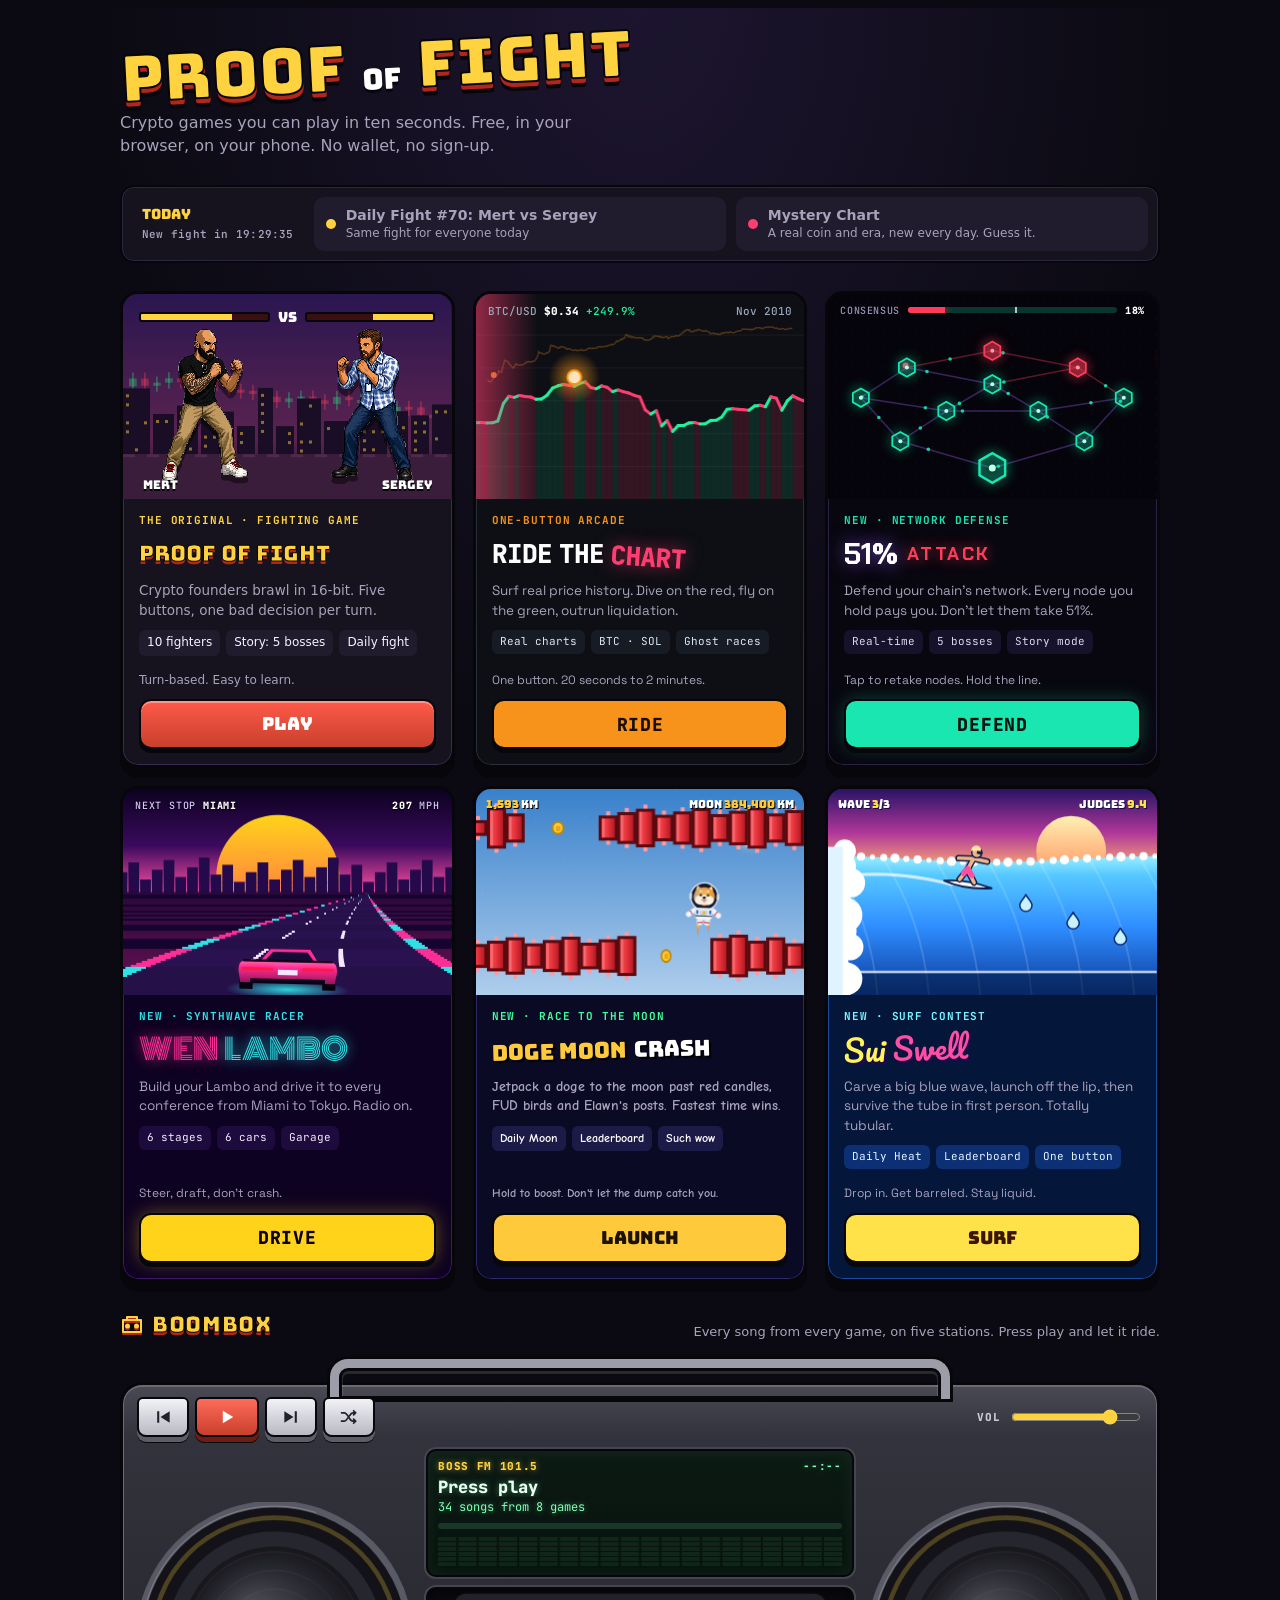
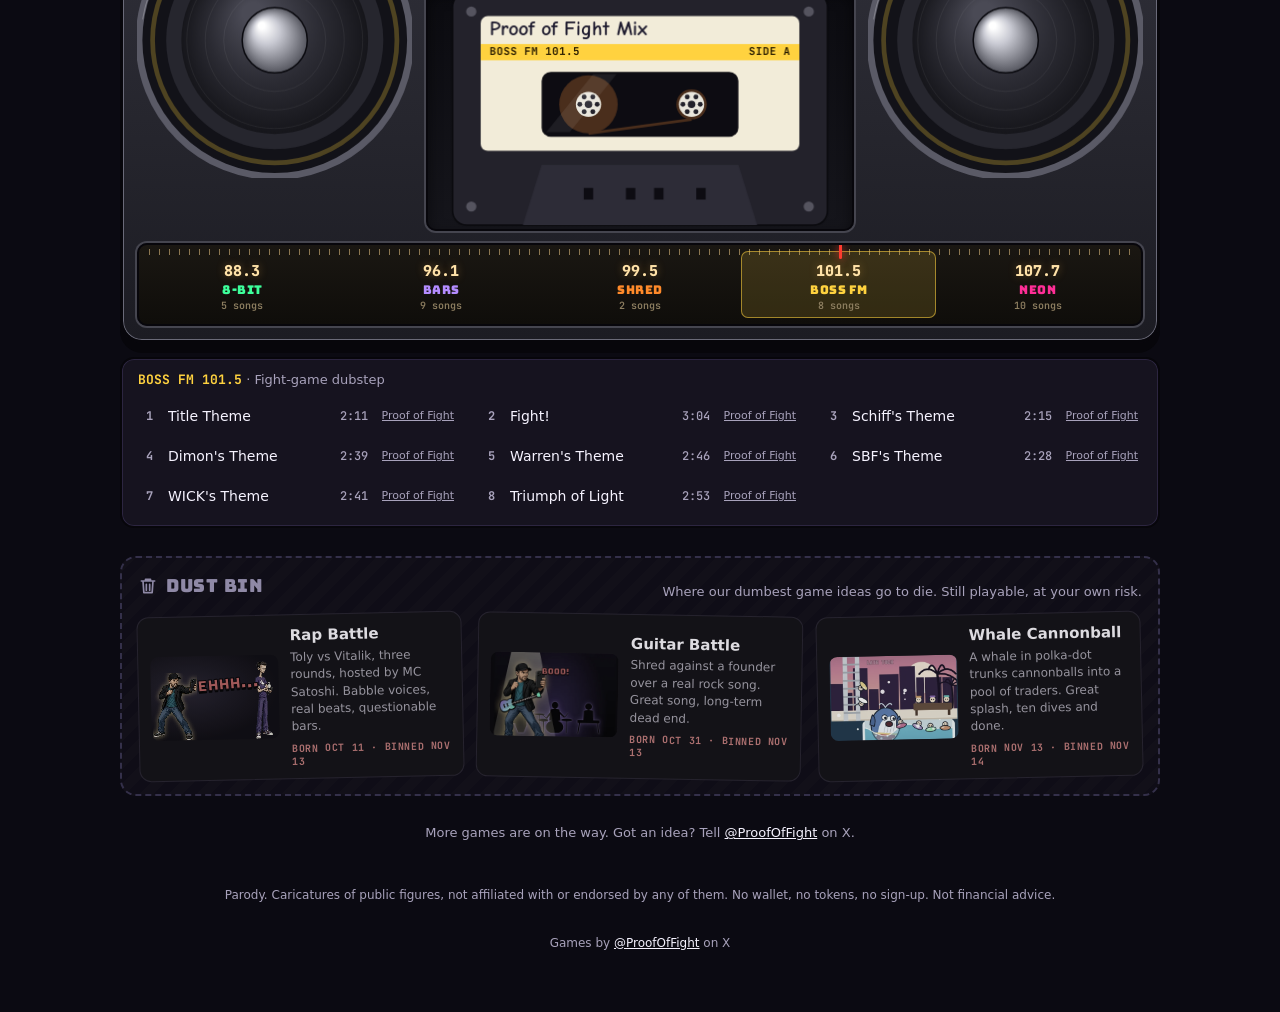
==== commit f7f7ce73: "Hub: a boombox with every game's songs on five genre stations Code-drawn boombox (speakers pump with" ====
--- a/index.html
+++ b/index.html
@@ -37,6 +37,7 @@
   <link rel="preconnect" href="https://fonts.gstatic.com" crossorigin>
   <link href="https://fonts.googleapis.com/css2?family=Bungee&family=Comic+Neue:wght@700&family=Pacifico&family=Monoton&family=Chakra+Petch:wght@700&family=Space+Grotesk:wght@500;700&family=JetBrains+Mono:wght@500;800&display=swap" rel="stylesheet">
   <link rel="stylesheet" href="css/arcade.css">
+  <link rel="stylesheet" href="css/boombox.css">
 </head>
 <body>
   <div class="wrap">
@@ -158,6 +159,44 @@
       </article>
     </section>
 
+    <section class="bbx" id="boombox" aria-labelledby="bb-h">
+      <div class="bb-head">
+        <h3 id="bb-h"><svg viewBox="0 0 24 24" aria-hidden="true"><path d="M3 8h18v12H3zM7 8V5h10v3" fill="none" stroke="currentColor" stroke-width="2" stroke-linejoin="round"/><circle cx="7.5" cy="14" r="2.5" fill="currentColor"/><circle cx="16.5" cy="14" r="2.5" fill="currentColor"/></svg>BOOMBOX</h3>
+        <span>Every song from every game, on five stations. Press play and let it ride.</span>
+      </div>
+      <div class="boombox">
+        <div class="bb-handle" aria-hidden="true"></div>
+        <div class="bb-top">
+          <div class="bb-keys">
+            <button type="button" id="bb-prev" aria-label="Previous song"><svg viewBox="0 0 24 24" aria-hidden="true"><path d="M5 5h2.5v14H5zM20 5v14L9 12z"/></svg></button>
+            <button type="button" id="bb-play" class="bb-key-play" aria-label="Play"></button>
+            <button type="button" id="bb-next" aria-label="Next song"><svg viewBox="0 0 24 24" aria-hidden="true"><path d="M16.5 5H19v14h-2.5zM4 5v14l11-7z"/></svg></button>
+            <button type="button" id="bb-shuf" aria-label="Shuffle every station" aria-pressed="false"><svg viewBox="0 0 24 24" aria-hidden="true"><path d="M3 7h3.5c4 0 6 10 10 10H20M3 17h3.5c1.6 0 2.8-1.6 3.9-3.6M20 7h-3.5c-1.6 0-2.8 1.6-3.9 3.6M17.5 4.5 20 7l-2.5 2.5M17.5 14.5 20 17l-2.5 2.5" fill="none" stroke="currentColor" stroke-width="2" stroke-linecap="round" stroke-linejoin="round"/></svg></button>
+          </div>
+          <label class="bb-vol"><span>VOL</span><input type="range" id="bb-vol" min="0" max="100" value="80" aria-label="Volume"></label>
+        </div>
+        <div class="bb-face">
+          <canvas class="bb-spk" id="bb-spk-l" aria-hidden="true"></canvas>
+          <div class="bb-mid">
+            <div class="bb-lcd">
+              <div class="bb-lcd-top"><span id="bb-st"></span><span id="bb-time">--:--</span></div>
+              <div class="bb-title" id="bb-title" aria-live="polite">Press play</div>
+              <a class="bb-from" id="bb-from"></a>
+              <div class="bb-seek" id="bb-seek" aria-hidden="true"><i id="bb-seek-fill"></i></div>
+              <canvas id="bb-eq" aria-hidden="true"></canvas>
+            </div>
+            <canvas class="bb-tape" id="bb-tape" aria-hidden="true"></canvas>
+          </div>
+          <canvas class="bb-spk" id="bb-spk-r" aria-hidden="true"></canvas>
+        </div>
+        <div class="bb-tuner"><div class="bb-dial" id="bb-dial" role="radiogroup" aria-label="Stations"></div><i class="bb-needle" id="bb-needle" aria-hidden="true"></i></div>
+      </div>
+      <div class="bb-songs">
+        <div class="bb-list-h" id="bb-list-h"></div>
+        <ol class="bb-list" id="bb-list"></ol>
+      </div>
+    </section>
+
     <section class="dustbin" aria-labelledby="bin-h">
       <div class="bin-head">
         <h3 id="bin-h"><svg class="bin-ic" viewBox="0 0 24 24" aria-hidden="true"><path d="M4 6h16M9 6V4h6v2M6 6l1 14h10l1-14M10 10v7M14 10v7" fill="none" stroke="currentColor" stroke-width="2" stroke-linecap="round" stroke-linejoin="round"/></svg>DUST BIN</h3>
@@ -185,6 +224,12 @@
       <p>Parody. Caricatures of public figures, not affiliated with or endorsed by any of them. No wallet, no tokens, no sign-up. Not financial advice.</p>
       <p>Games by <a href="https://x.com/ProofOfFight" target="_blank" rel="noopener">@ProofOfFight</a> on X</p>
     </footer>
+  </div>
+
+  <div class="bb-mini" id="bb-mini" hidden>
+    <button type="button" class="bb-mini-up" id="bb-mini-up" aria-label="Show the boombox"><span id="bb-mini-title"></span><small id="bb-mini-from"></small></button>
+    <button type="button" id="bb-mini-play" aria-label="Play"></button>
+    <button type="button" id="bb-mini-next" aria-label="Next song"><svg viewBox="0 0 24 24" aria-hidden="true"><path d="M16.5 5H19v14h-2.5zM4 5v14l11-7z"/></svg></button>
   </div>
 
   <script src="js/data.js"></script>
@@ -193,6 +238,7 @@
   <script src="js/dip-core.js"></script>
   <script src="js/dm-art.js"></script>
   <script src="js/arcade.js"></script>
+  <script src="js/boombox.js"></script>
   <!-- Cloudflare Web Analytics --><script type='module' src='https://static.cloudflareinsights.com/beacon.min.js' data-cf-beacon='{"token": "18725511f80d4503841c5fb7c4b7895b"}'></script><!-- End Cloudflare Web Analytics -->
 </body>
 </html>
--- a/css/boombox.css
+++ b/css/boombox.css
@@ -0,0 +1,111 @@
+/* The hub's boombox (js/boombox.js): an 80s graphite boombox with piano keys on top, two speakers, an LCD and a cassette
+   in the middle, and a tuner dial for the five stations. --st is the station's colour, --kick the bass level (0..1). */
+.bbx { --st: #ffd23f; --st-ink: #2a1d00; --kick: 0; display: grid; gap: 14px; }
+.bb-head { display: flex; align-items: baseline; justify-content: space-between; gap: 6px 14px; flex-wrap: wrap; }
+.bb-head h3 { margin: 0; display: inline-flex; align-items: center; gap: 8px; font: 400 22px var(--display); color: var(--gold); -webkit-text-stroke: 1px var(--line); text-shadow: 0 3px 0 var(--red); letter-spacing: .03em; }
+.bb-head h3 svg { width: 24px; height: 24px; color: var(--gold); filter: drop-shadow(0 2px 0 var(--red)); }
+.bb-head > span { font-size: 13px; color: var(--muted); }
+
+.boombox { position: relative; margin-top: 26px; padding: 12px 14px 14px; border-radius: 22px; border: 3px solid var(--line);
+  background: linear-gradient(180deg, #4a4a55 0%, #33333d 9%, #26262e 60%, #1c1c23 100%);
+  box-shadow: 0 0 0 1px #6a6a78 inset, 0 2px 0 rgba(255,255,255,.18) inset, 0 10px 0 var(--line), 0 0 calc(10px + 40px * var(--kick)) color-mix(in srgb, var(--st) calc(45% * var(--kick)), transparent);
+  display: grid; gap: 12px; }
+/* the carry handle: a chrome bar on two posts */
+.boombox { isolation: isolate; }
+.bb-handle { position: absolute; z-index: -1; left: 20%; right: 20%; top: -26px; height: 40px; border: 9px solid #9c9da8; border-bottom: 0; border-radius: 18px 18px 0 0; pointer-events: none;
+  box-shadow: 0 0 0 3px var(--line), 0 0 0 3px var(--line) inset, 0 2px 0 4px rgba(255,255,255,.12) inset; }
+
+.bb-top { display: flex; align-items: center; justify-content: space-between; gap: 12px; flex-wrap: wrap; }
+.bb-keys { display: flex; gap: 6px; }
+.bb-keys button, .bb-mini button { cursor: pointer; display: grid; place-items: center; border: 2px solid var(--line); color: #22222a; font: inherit; }
+.bb-keys button { width: 52px; height: 40px; border-radius: 6px 6px 9px 9px; background: linear-gradient(180deg, #f2f2f6, #b8b9c3); box-shadow: 0 5px 0 #5c5d68, 0 6px 0 var(--line); transition: transform .06s, box-shadow .06s; }
+.bb-keys button:active { transform: translateY(4px); box-shadow: 0 1px 0 #5c5d68, 0 2px 0 var(--line); }
+.bb-keys svg { width: 20px; height: 20px; fill: currentColor; }
+.bb-keys .bb-key-play { width: 64px; background: linear-gradient(180deg, #ff6b5a, #c8402b); color: #fff; box-shadow: 0 5px 0 #6e1d14, 0 6px 0 var(--line); }
+.bb-keys .bb-key-play:active { box-shadow: 0 1px 0 #6e1d14, 0 2px 0 var(--line); }
+.bb-keys #bb-shuf[aria-pressed="true"] { background: linear-gradient(180deg, color-mix(in srgb, var(--st) 70%, #fff), var(--st)); color: var(--st-ink); transform: translateY(3px); box-shadow: 0 2px 0 #5c5d68, 0 3px 0 var(--line); }
+.bb-keys button:focus-visible, .bb-dial button:focus-visible, .bb-list button:focus-visible, .bb-mini button:focus-visible { outline: 3px solid var(--gold); outline-offset: 2px; }
+
+.bb-vol { display: flex; align-items: center; gap: 8px; font: 800 11px var(--mono); color: #c9cad3; letter-spacing: .1em; }
+.bb-vol input { width: 130px; accent-color: var(--st); }
+
+.bb-face { display: grid; grid-template-columns: minmax(0, 1fr) minmax(0, 1.55fr) minmax(0, 1fr); gap: 14px; align-items: center; }
+.bb-spk { width: 100%; aspect-ratio: 1; display: block; }
+.bb-mid { display: grid; gap: 10px; min-width: 0; }
+.bb-lcd { position: relative; border-radius: 10px; border: 2px solid var(--line); padding: 8px 10px 8px; min-width: 0;
+  background: linear-gradient(180deg, #0c1a14, #07120d); box-shadow: 0 0 0 2px #45454f, 0 0 18px rgba(125,255,176,.08) inset;
+  font-family: var(--mono); color: #7dffb0; text-shadow: 0 0 6px rgba(125,255,176,.45); display: grid; gap: 2px; }
+.bb-lcd-top { display: flex; justify-content: space-between; gap: 8px; font-size: 11px; font-weight: 800; letter-spacing: .06em; }
+.bb-lcd-top span:first-child { color: var(--st); text-shadow: 0 0 6px color-mix(in srgb, var(--st) 60%, transparent); }
+.bb-title { font: 800 17px/1.2 var(--mono); white-space: nowrap; overflow: hidden; text-overflow: ellipsis; color: #e8fff1; }
+.bb-from { font-size: 12px; color: #7dffb0; text-decoration: none; white-space: nowrap; overflow: hidden; text-overflow: ellipsis; }
+.bb-from[href]:hover b, .bb-from[href]:focus-visible b { text-decoration: underline; }
+.bb-from b { color: #e8fff1; }
+.bb-seek { position: relative; height: 6px; margin: 4px 0 2px; border-radius: 3px; background: rgba(125,255,176,.14); cursor: pointer; }
+.bb-seek::before { content: ''; position: absolute; inset: -8px 0; }   /* a bigger target for fingers */
+.bb-seek i { position: absolute; inset: 0 auto 0 0; width: 0; border-radius: 3px; background: #7dffb0; box-shadow: 0 0 6px rgba(125,255,176,.6); }
+#bb-eq { width: 100%; height: 34px; display: block; }
+.bb-tape { width: 100%; aspect-ratio: 1.75; display: block; border-radius: 10px; border: 2px solid var(--line);
+  background: linear-gradient(180deg, #0b0b10, #15151b); box-shadow: 0 0 0 2px #45454f, 0 6px 14px rgba(0,0,0,.5) inset; }
+
+/* The tuner: frequencies on a backlit strip, a red needle over the station that's on */
+.bb-tuner { position: relative; border-radius: 10px; border: 2px solid var(--line); background: linear-gradient(180deg, #1a1712, #0f0d0a); box-shadow: 0 0 0 2px #45454f; padding: 6px; overflow: hidden; }
+.bb-tuner::before { content: ''; position: absolute; left: 10px; right: 10px; top: 4px; height: 6px; pointer-events: none;
+  background: repeating-linear-gradient(90deg, rgba(255,214,140,.5) 0 1px, transparent 1px 10px); }
+.bb-dial { position: relative; display: grid; grid-template-columns: repeat(5, minmax(0, 1fr)); gap: 4px; }
+.bb-dial button { cursor: pointer; border: 0; background: transparent; color: #c7b48a; padding: 10px 2px 6px; border-radius: 7px; font: inherit; display: grid; gap: 1px; justify-items: center; min-width: 0; }
+.bb-dial button b { font: 800 15px var(--mono); color: #ffe2a8; text-shadow: 0 0 8px rgba(255,180,80,.35); }
+.bb-dial button span { font: 400 12px var(--display); letter-spacing: .04em; color: var(--c); white-space: nowrap; }
+.bb-dial button small { font: 600 10px var(--mono); color: #8d7e60; }
+.bb-dial button:hover { background: rgba(255,214,140,.06); }
+.bb-dial button[aria-checked="true"] { background: color-mix(in srgb, var(--c) 14%, transparent); box-shadow: 0 0 0 1px color-mix(in srgb, var(--c) 55%, transparent) inset; }
+.bb-needle { position: absolute; top: 0; height: 14px; width: 3px; margin-left: -1.5px; left: 50%; background: #ff3b2f; box-shadow: 0 0 8px #ff3b2f; border-radius: 0 0 2px 2px; pointer-events: none; transition: left .35s cubic-bezier(.3, 1.4, .6, 1); }
+
+/* The song list for the station on the dial */
+.bb-songs { border-radius: 14px; background: var(--panel); border: 2px solid var(--line); box-shadow: 0 0 0 1px #2c2540 inset; padding: 12px; display: grid; gap: 8px; }
+.bb-list-h { font-size: 13px; color: var(--muted); padding: 0 4px; }
+.bb-list-h b { color: var(--st); font-family: var(--mono); }
+.bb-list { list-style: none; margin: 0; padding: 0; display: grid; grid-template-columns: repeat(auto-fill, minmax(min(100%, 300px), 1fr)); gap: 4px 14px; }
+.bb-list li { display: flex; align-items: center; gap: 8px; border-radius: 8px; padding-right: 8px; min-width: 0; }
+.bb-list li.on { background: color-mix(in srgb, var(--st) 12%, transparent); }
+.bb-list button { flex: 1; min-width: 0; display: flex; align-items: center; gap: 10px; text-align: left; cursor: pointer; border: 0; background: transparent; color: var(--ink); font: inherit; padding: 8px 6px; border-radius: 8px; }
+.bb-list button:hover .t { color: var(--st); }
+.bb-list .n { width: 18px; flex: none; text-align: center; font: 700 12px var(--mono); color: var(--muted); }
+.bb-list .t { flex: 1; min-width: 0; font-size: 14px; white-space: nowrap; overflow: hidden; text-overflow: ellipsis; }
+.bb-list li.on .t { color: var(--st); font-weight: 700; }
+.bb-list .d { font: 500 12px var(--mono); color: var(--muted); }
+.bb-list li a, .bb-list li em { flex: none; font-size: 11px; color: var(--muted); max-width: 42%; white-space: nowrap; overflow: hidden; text-overflow: ellipsis; font-style: normal; }
+.bb-list li a:hover { color: var(--ink); }
+.bars { display: inline-flex; align-items: flex-end; gap: 2px; height: 12px; }
+.bars i { width: 3px; background: var(--st); animation: bb-bar .8s ease-in-out infinite; height: 40%; }
+.bars i:nth-child(2) { animation-delay: -.3s; } .bars i:nth-child(3) { animation-delay: -.55s; }
+.bbx:not(.is-playing) .bars i { animation: none; height: 35%; }
+@keyframes bb-bar { 50% { height: 100%; } }
+
+/* Mini player, pinned to the bottom while music plays and the boombox is off screen */
+.bb-mini { position: fixed; z-index: 20; left: 50%; transform: translateX(-50%); bottom: max(12px, env(safe-area-inset-bottom, 0px));
+  width: min(440px, calc(100% - 24px)); display: flex; align-items: center; gap: 8px; padding: 8px; border-radius: 14px;
+  background: #1c1c23; border: 2px solid var(--line); box-shadow: 0 0 0 1px #4a4a55 inset, 0 8px 24px rgba(0,0,0,.55); }
+.bb-mini[hidden] { display: none; }
+.bb-mini .bb-mini-up { flex: 1; min-width: 0; display: grid; justify-items: start; text-align: left; cursor: pointer; background: transparent; border: 0; color: var(--ink); padding: 2px 6px; }
+.bb-mini .bb-mini-up span { font: 800 14px var(--mono); white-space: nowrap; overflow: hidden; text-overflow: ellipsis; }
+.bb-mini .bb-mini-up small { font-size: 11px; color: var(--muted); white-space: nowrap; overflow: hidden; text-overflow: ellipsis; }
+.bb-mini button:not(.bb-mini-up) { width: 44px; height: 40px; flex: none; border-radius: 9px; background: linear-gradient(180deg, #f2f2f6, #b8b9c3); }
+.bb-mini #bb-mini-play { background: linear-gradient(180deg, #ff6b5a, #c8402b); color: #fff; }
+.bb-mini svg { width: 18px; height: 18px; fill: currentColor; }
+
+@media (max-width: 640px) {
+  .boombox { padding: 10px 10px 12px; }
+  .bb-face { grid-template-columns: 1fr 1fr; grid-template-areas: 'mid mid' 'l r'; gap: 10px; }
+  .bb-mid { grid-area: mid; }
+  #bb-spk-l { grid-area: l; } #bb-spk-r { grid-area: r; }
+  .bb-spk { max-width: 150px; justify-self: center; }
+  .bb-top { justify-content: center; }
+  .bb-keys button { width: 48px; } .bb-keys .bb-key-play { width: 60px; }
+  .bb-vol input { width: 160px; }
+  .bb-dial button { padding: 10px 0 6px; }
+  .bb-dial button b { font-size: 12px; }
+  .bb-dial button span { font-size: 10px; }
+  .bb-handle { left: 24%; right: 24%; }
+}
+@media (prefers-reduced-motion: reduce) { .bars i { animation: none; } .bb-needle, .bb-keys button { transition: none; } }
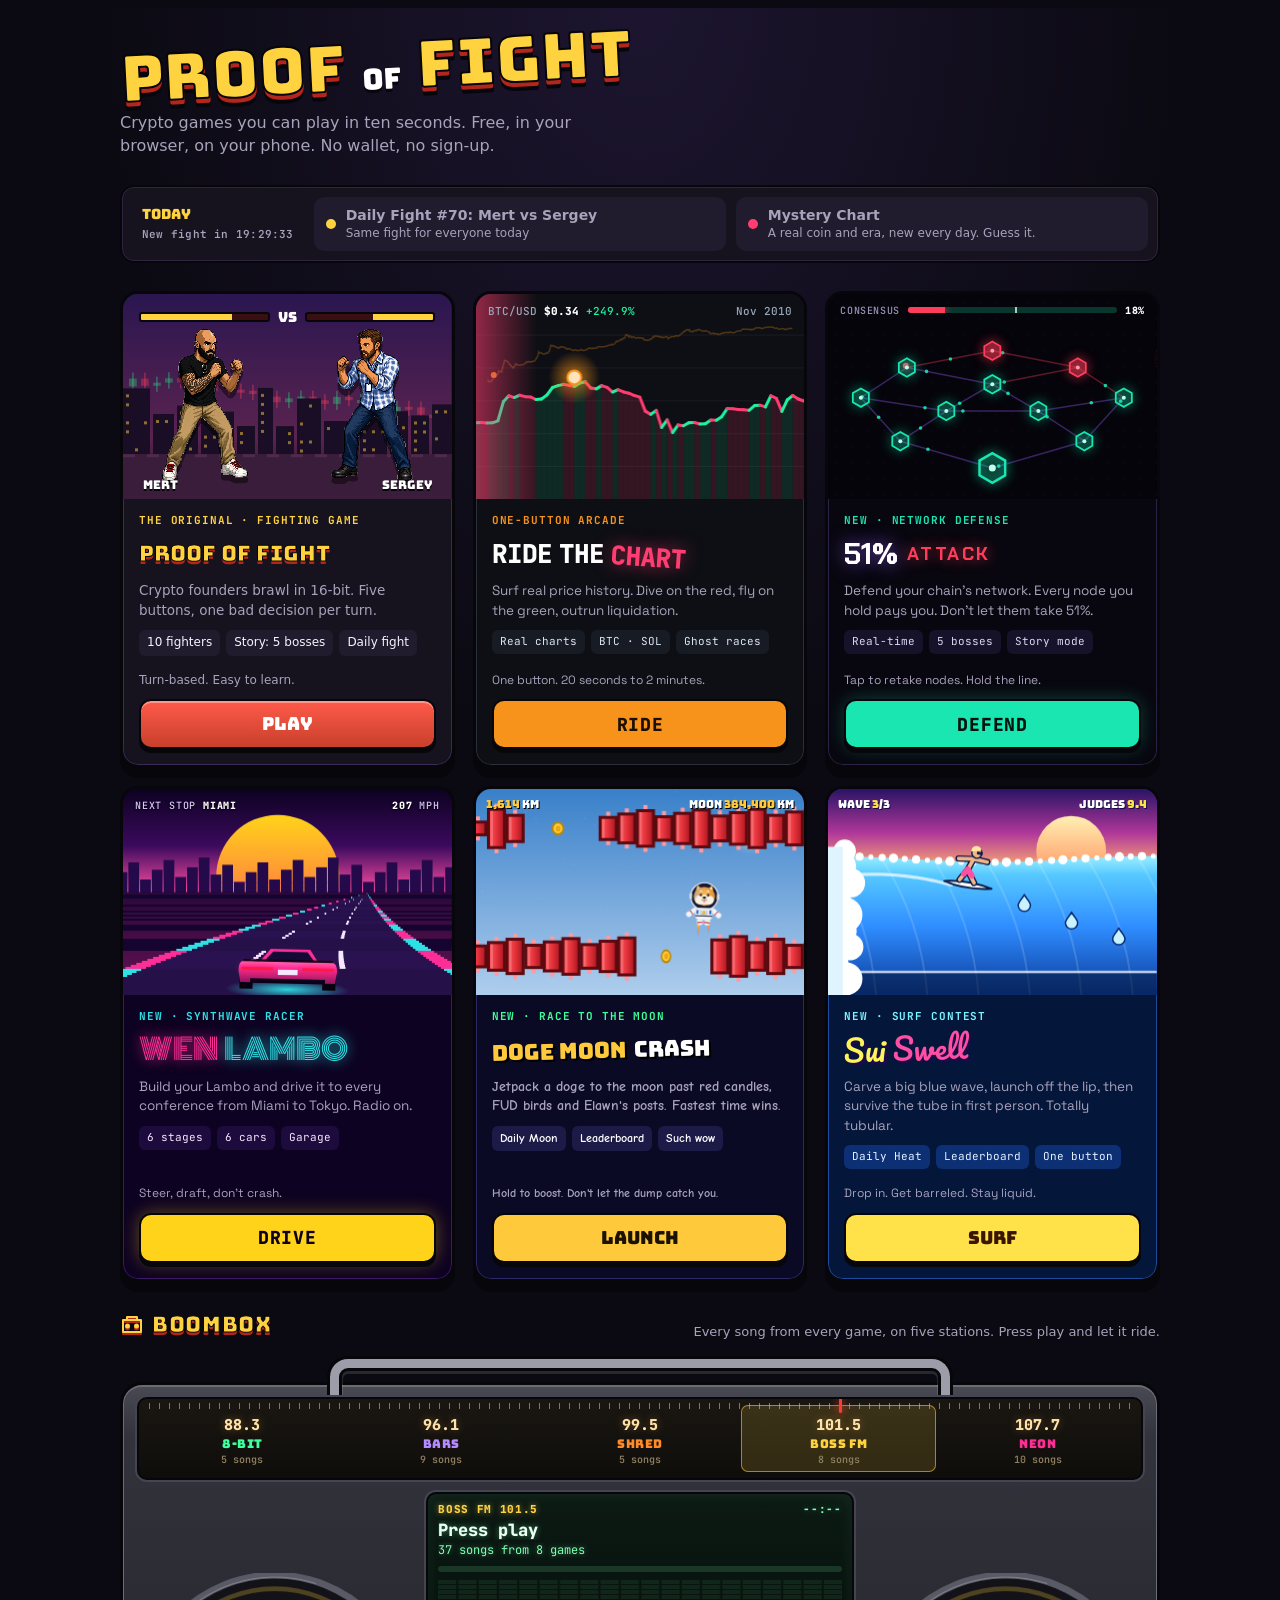
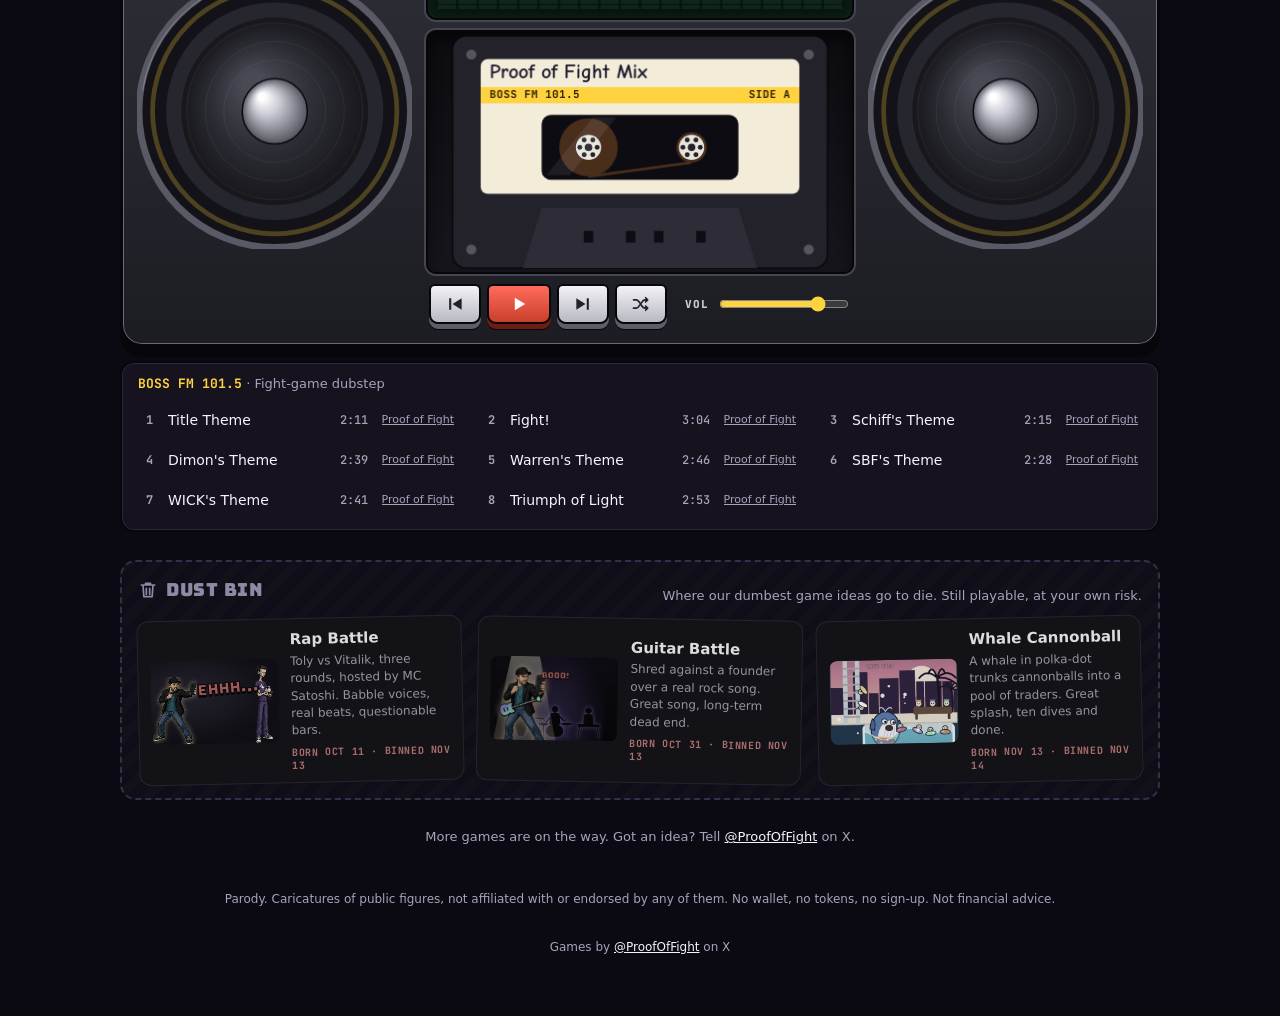
==== commit d58ac3cc: "Boombox: Brian's three rock songs on SHRED; dial on top, keys under the tape Encore, Wide Open and L" ====
--- a/index.html
+++ b/index.html
@@ -166,15 +166,7 @@
       </div>
       <div class="boombox">
         <div class="bb-handle" aria-hidden="true"></div>
-        <div class="bb-top">
-          <div class="bb-keys">
-            <button type="button" id="bb-prev" aria-label="Previous song"><svg viewBox="0 0 24 24" aria-hidden="true"><path d="M5 5h2.5v14H5zM20 5v14L9 12z"/></svg></button>
-            <button type="button" id="bb-play" class="bb-key-play" aria-label="Play"></button>
-            <button type="button" id="bb-next" aria-label="Next song"><svg viewBox="0 0 24 24" aria-hidden="true"><path d="M16.5 5H19v14h-2.5zM4 5v14l11-7z"/></svg></button>
-            <button type="button" id="bb-shuf" aria-label="Shuffle every station" aria-pressed="false"><svg viewBox="0 0 24 24" aria-hidden="true"><path d="M3 7h3.5c4 0 6 10 10 10H20M3 17h3.5c1.6 0 2.8-1.6 3.9-3.6M20 7h-3.5c-1.6 0-2.8 1.6-3.9 3.6M17.5 4.5 20 7l-2.5 2.5M17.5 14.5 20 17l-2.5 2.5" fill="none" stroke="currentColor" stroke-width="2" stroke-linecap="round" stroke-linejoin="round"/></svg></button>
-          </div>
-          <label class="bb-vol"><span>VOL</span><input type="range" id="bb-vol" min="0" max="100" value="80" aria-label="Volume"></label>
-        </div>
+        <div class="bb-tuner"><div class="bb-dial" id="bb-dial" role="radiogroup" aria-label="Stations"></div><i class="bb-needle" id="bb-needle" aria-hidden="true"></i></div>
         <div class="bb-face">
           <canvas class="bb-spk" id="bb-spk-l" aria-hidden="true"></canvas>
           <div class="bb-mid">
@@ -186,10 +178,18 @@
               <canvas id="bb-eq" aria-hidden="true"></canvas>
             </div>
             <canvas class="bb-tape" id="bb-tape" aria-hidden="true"></canvas>
+            <div class="bb-ctl">
+              <div class="bb-keys">
+                <button type="button" id="bb-prev" aria-label="Previous song"><svg viewBox="0 0 24 24" aria-hidden="true"><path d="M5 5h2.5v14H5zM20 5v14L9 12z"/></svg></button>
+                <button type="button" id="bb-play" class="bb-key-play" aria-label="Play"></button>
+                <button type="button" id="bb-next" aria-label="Next song"><svg viewBox="0 0 24 24" aria-hidden="true"><path d="M16.5 5H19v14h-2.5zM4 5v14l11-7z"/></svg></button>
+                <button type="button" id="bb-shuf" aria-label="Shuffle every station" aria-pressed="false"><svg viewBox="0 0 24 24" aria-hidden="true"><path d="M3 7h3.5c4 0 6 10 10 10H20M3 17h3.5c1.6 0 2.8-1.6 3.9-3.6M20 7h-3.5c-1.6 0-2.8 1.6-3.9 3.6M17.5 4.5 20 7l-2.5 2.5M17.5 14.5 20 17l-2.5 2.5" fill="none" stroke="currentColor" stroke-width="2" stroke-linecap="round" stroke-linejoin="round"/></svg></button>
+              </div>
+              <label class="bb-vol"><span>VOL</span><input type="range" id="bb-vol" min="0" max="100" value="80" aria-label="Volume"></label>
+            </div>
           </div>
           <canvas class="bb-spk" id="bb-spk-r" aria-hidden="true"></canvas>
         </div>
-        <div class="bb-tuner"><div class="bb-dial" id="bb-dial" role="radiogroup" aria-label="Stations"></div><i class="bb-needle" id="bb-needle" aria-hidden="true"></i></div>
       </div>
       <div class="bb-songs">
         <div class="bb-list-h" id="bb-list-h"></div>
--- a/css/boombox.css
+++ b/css/boombox.css
@@ -10,12 +10,13 @@
   background: linear-gradient(180deg, #4a4a55 0%, #33333d 9%, #26262e 60%, #1c1c23 100%);
   box-shadow: 0 0 0 1px #6a6a78 inset, 0 2px 0 rgba(255,255,255,.18) inset, 0 10px 0 var(--line), 0 0 calc(10px + 40px * var(--kick)) color-mix(in srgb, var(--st) calc(45% * var(--kick)), transparent);
   display: grid; gap: 12px; }
+/* the radio dial sits on top, the transport keys under the tape */
 /* the carry handle: a chrome bar on two posts */
 .boombox { isolation: isolate; }
 .bb-handle { position: absolute; z-index: -1; left: 20%; right: 20%; top: -26px; height: 40px; border: 9px solid #9c9da8; border-bottom: 0; border-radius: 18px 18px 0 0; pointer-events: none;
   box-shadow: 0 0 0 3px var(--line), 0 0 0 3px var(--line) inset, 0 2px 0 4px rgba(255,255,255,.12) inset; }
 
-.bb-top { display: flex; align-items: center; justify-content: space-between; gap: 12px; flex-wrap: wrap; }
+.bb-ctl { display: flex; align-items: center; justify-content: center; gap: 10px 18px; flex-wrap: wrap; padding-bottom: 6px; }
 .bb-keys { display: flex; gap: 6px; }
 .bb-keys button, .bb-mini button { cursor: pointer; display: grid; place-items: center; border: 2px solid var(--line); color: #22222a; font: inherit; }
 .bb-keys button { width: 52px; height: 40px; border-radius: 6px 6px 9px 9px; background: linear-gradient(180deg, #f2f2f6, #b8b9c3); box-shadow: 0 5px 0 #5c5d68, 0 6px 0 var(--line); transition: transform .06s, box-shadow .06s; }
@@ -100,7 +101,6 @@
   .bb-mid { grid-area: mid; }
   #bb-spk-l { grid-area: l; } #bb-spk-r { grid-area: r; }
   .bb-spk { max-width: 150px; justify-self: center; }
-  .bb-top { justify-content: center; }
   .bb-keys button { width: 48px; } .bb-keys .bb-key-play { width: 60px; }
   .bb-vol input { width: 160px; }
   .bb-dial button { padding: 10px 0 6px; }
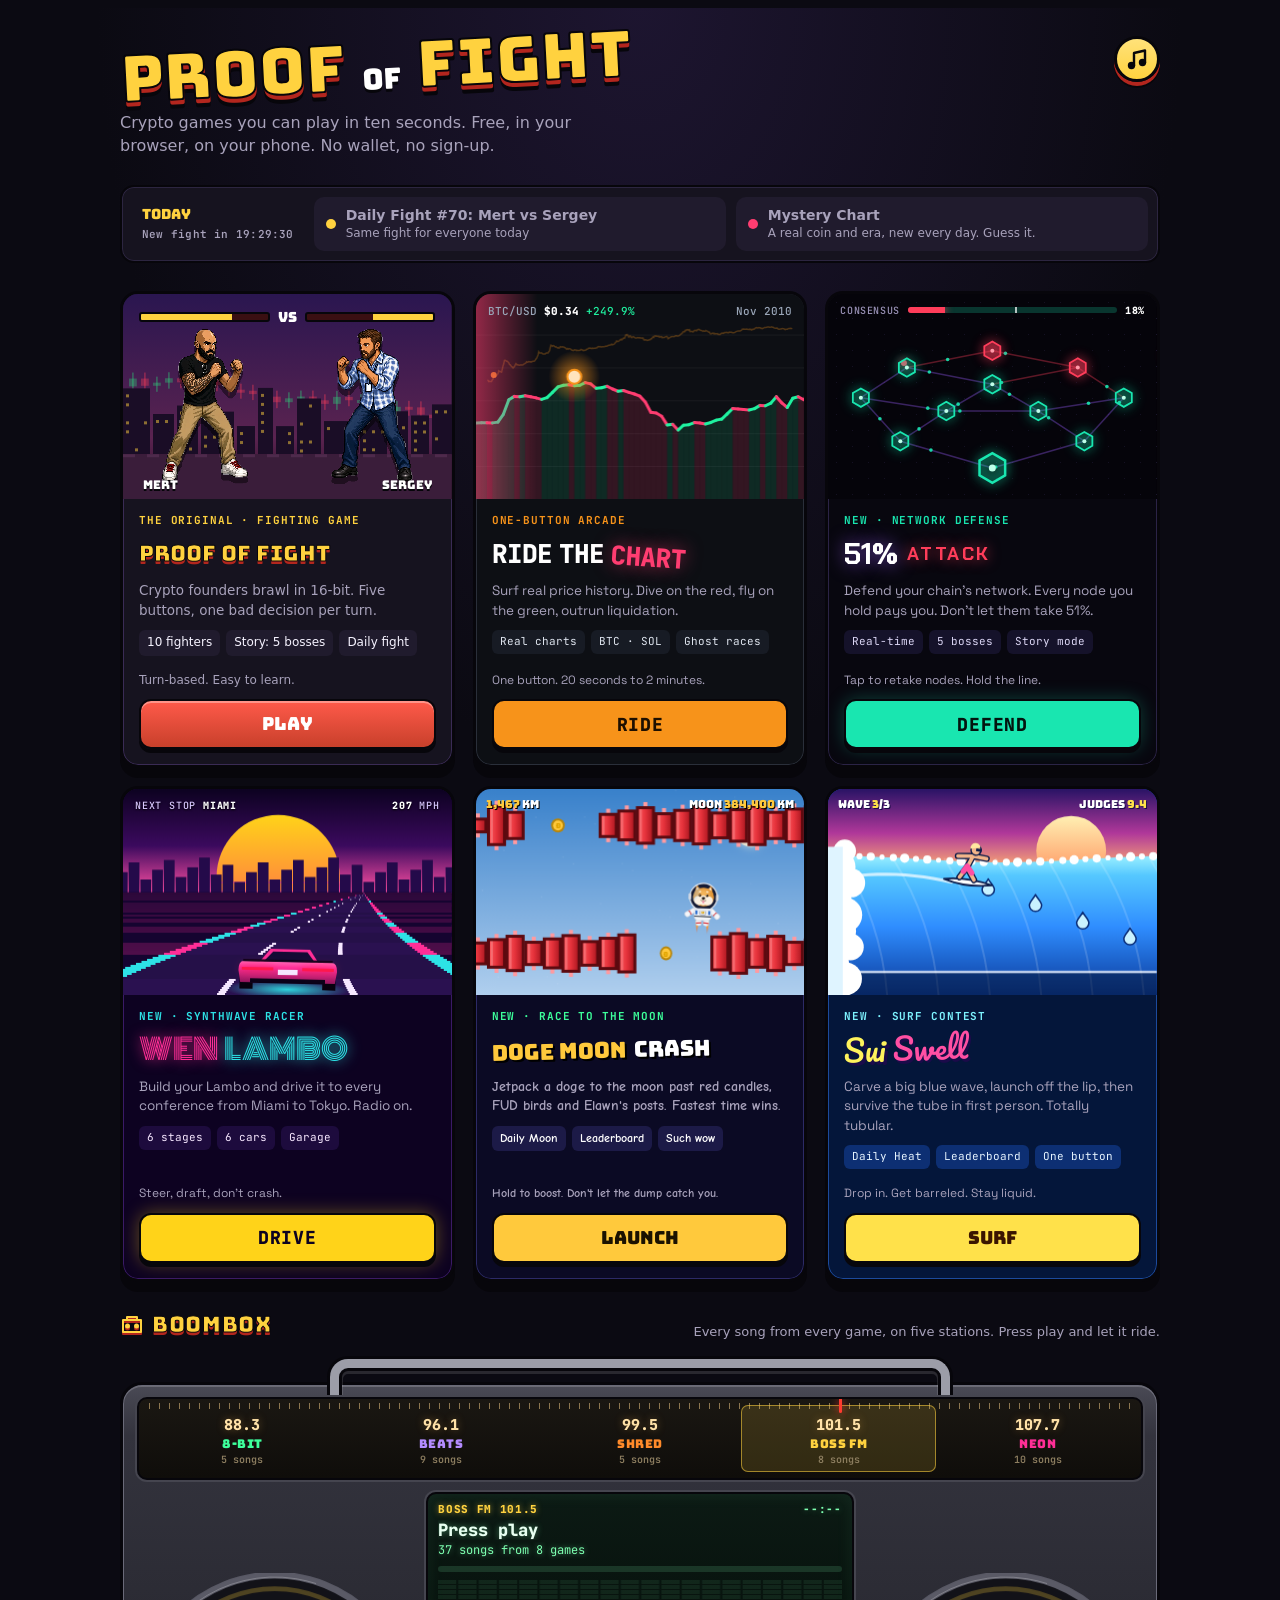
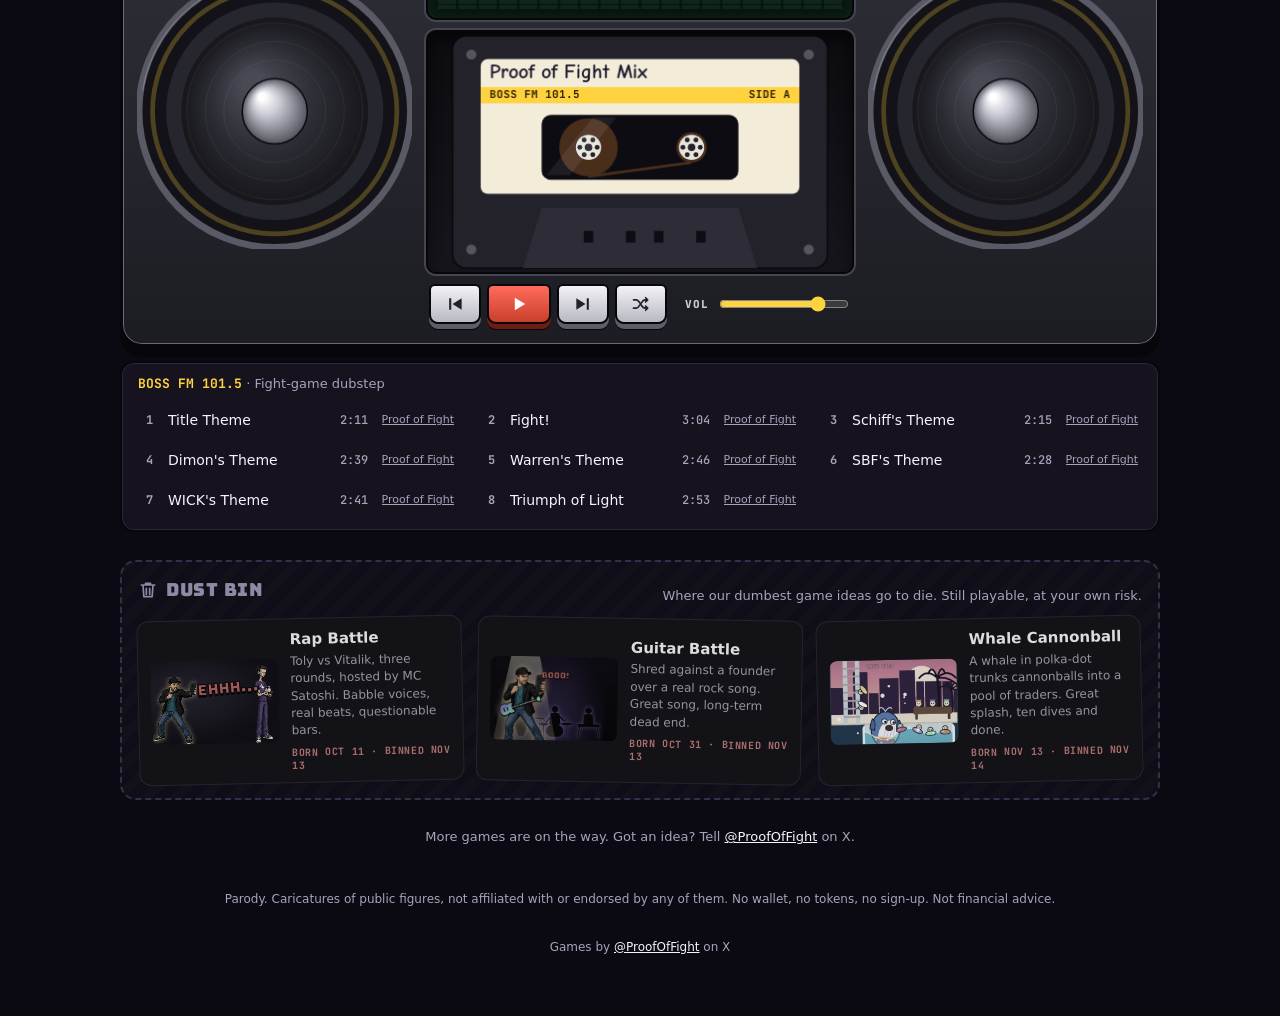
==== commit ad1883a7: "Hub: a music-note shortcut in the top corner that jumps to the boombox Co-Authored-By: Claude Opus 5" ====
--- a/index.html
+++ b/index.html
@@ -43,6 +43,7 @@
   <div class="wrap">
     <header class="marquee">
       <h1 class="logo"><span>PROOF</span><span class="of">OF</span><span>FIGHT</span></h1>
+      <a class="bb-jump" id="bb-jump" href="#boombox" aria-label="Boombox: music from every game" title="Boombox"><svg viewBox="0 0 24 24" aria-hidden="true"><path d="M9 18.5V6l11-2.5v12"/><circle cx="6.5" cy="18.5" r="2.5"/><circle cx="17.5" cy="15.5" r="2.5"/></svg></a>
       <p class="brand-line">Crypto games you can play in ten seconds. Free, in your browser, on your phone. No wallet, no sign-up.</p>
     </header>
 
--- a/css/boombox.css
+++ b/css/boombox.css
@@ -97,10 +97,9 @@
 
 @media (max-width: 640px) {
   .boombox { padding: 10px 10px 12px; }
-  .bb-face { grid-template-columns: 1fr 1fr; grid-template-areas: 'mid mid' 'l r'; gap: 10px; }
-  .bb-mid { grid-area: mid; }
-  #bb-spk-l { grid-area: l; } #bb-spk-r { grid-area: r; }
-  .bb-spk { max-width: 150px; justify-self: center; }
+  /* phones: no speakers, the cassette and LCD get the width (the box still glows with the bass) */
+  .bb-face { grid-template-columns: 1fr; }
+  .bb-spk { display: none; }
   .bb-keys button { width: 48px; } .bb-keys .bb-key-play { width: 60px; }
   .bb-vol input { width: 160px; }
   .bb-dial button { padding: 10px 0 6px; }
@@ -109,3 +108,16 @@
   .bb-handle { left: 24%; right: 24%; }
 }
 @media (prefers-reduced-motion: reduce) { .bars i { animation: none; } .bb-needle, .bb-keys button { transition: none; } }
+
+/* The music-note shortcut in the top corner: jumps down to the boombox, and pulses while music plays */
+.marquee { position: relative; }
+.bb-jump { position: absolute; top: 0; right: 0; width: 46px; height: 46px; border-radius: 50%; display: grid; place-items: center; text-decoration: none;
+  background: linear-gradient(180deg, #ffe27a, var(--gold)); border: 3px solid var(--line); box-shadow: 0 4px 0 var(--red), 0 6px 0 var(--line); color: var(--line); }
+.bb-jump svg { width: 24px; height: 24px; fill: none; stroke: currentColor; stroke-width: 2.4; stroke-linecap: round; stroke-linejoin: round; }
+.bb-jump svg circle { fill: currentColor; }
+.bb-jump:active { transform: translateY(3px); box-shadow: 0 1px 0 var(--red), 0 3px 0 var(--line); }
+.bb-jump:focus-visible { outline: 3px solid var(--gold); outline-offset: 3px; }
+.bb-jump.is-playing { animation: bb-jump 1s ease-in-out infinite; }
+@keyframes bb-jump { 50% { box-shadow: 0 4px 0 var(--red), 0 6px 0 var(--line), 0 0 0 7px rgba(255,210,63,.25); } }
+@media (max-width: 640px) { .bb-jump { width: 38px; height: 38px; top: -16px; } .bb-jump svg { width: 20px; height: 20px; } }
+@media (prefers-reduced-motion: reduce) { .bb-jump.is-playing { animation: none; } }
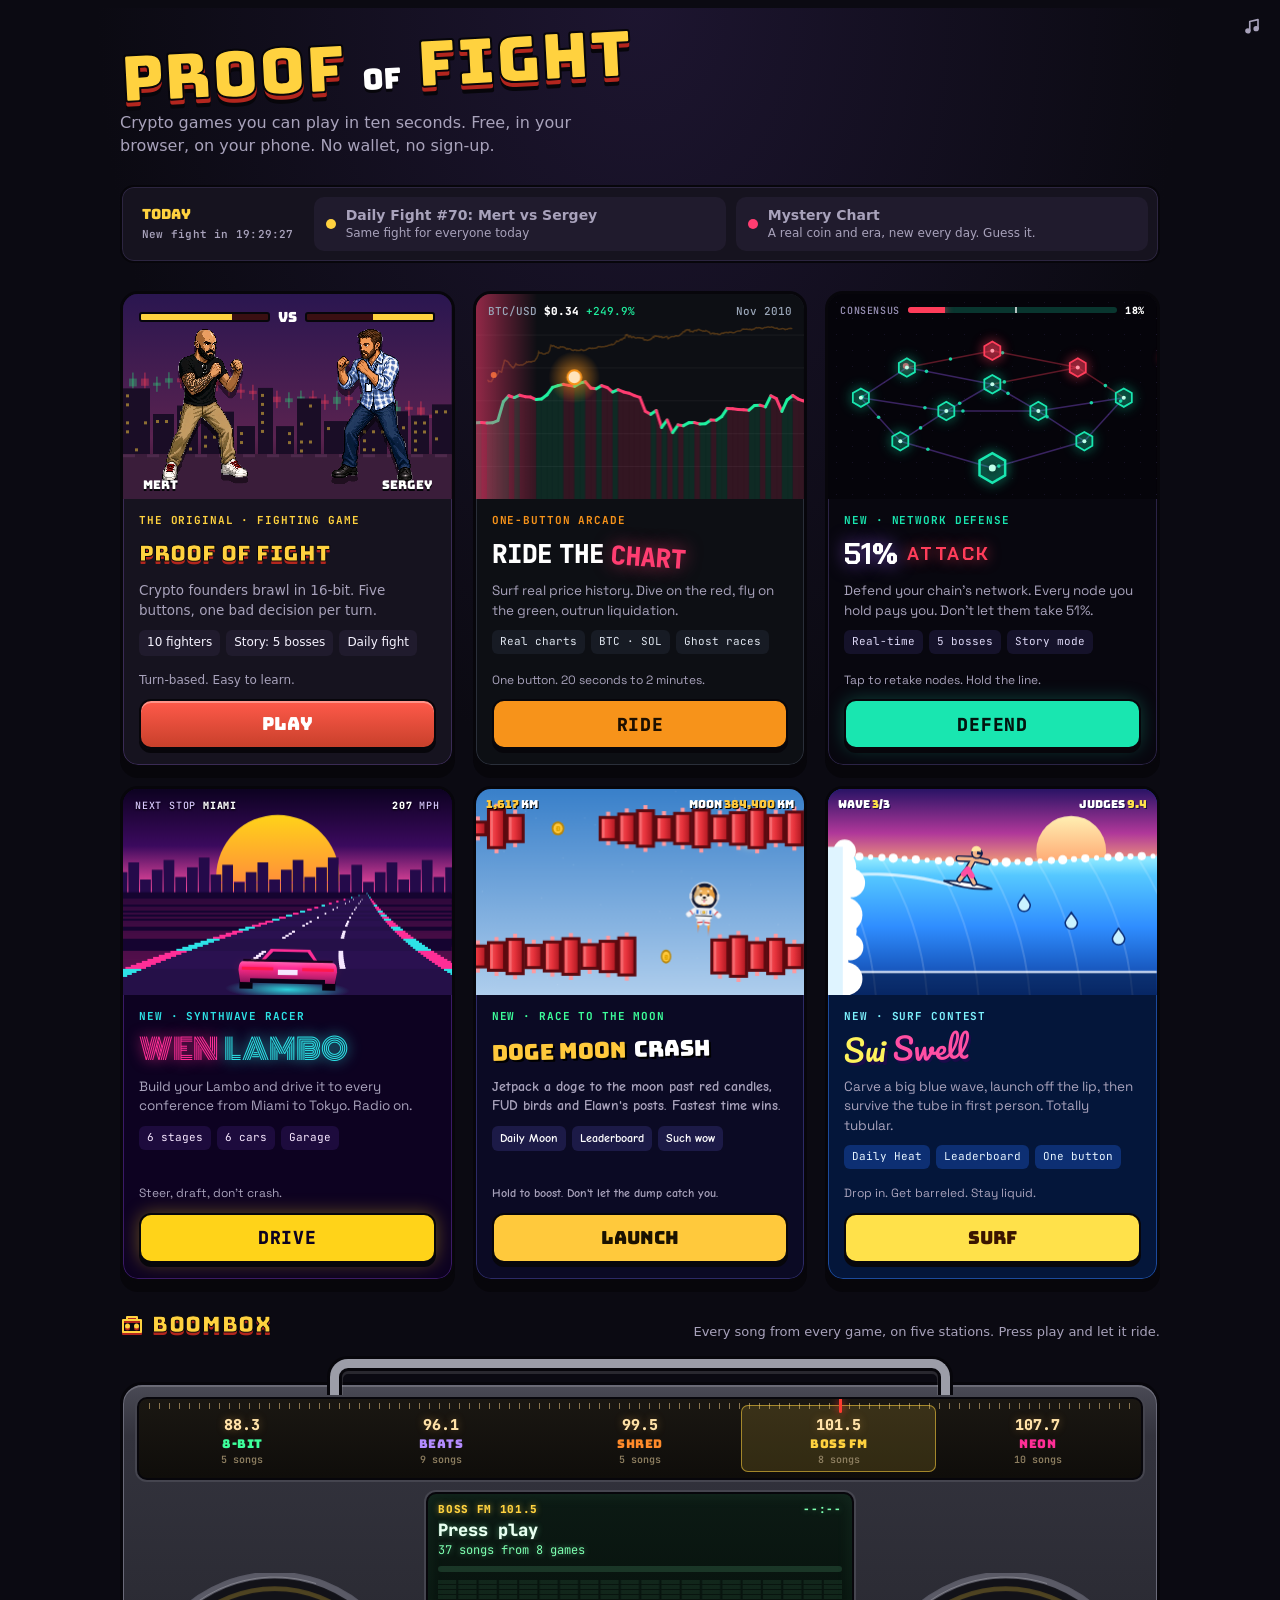
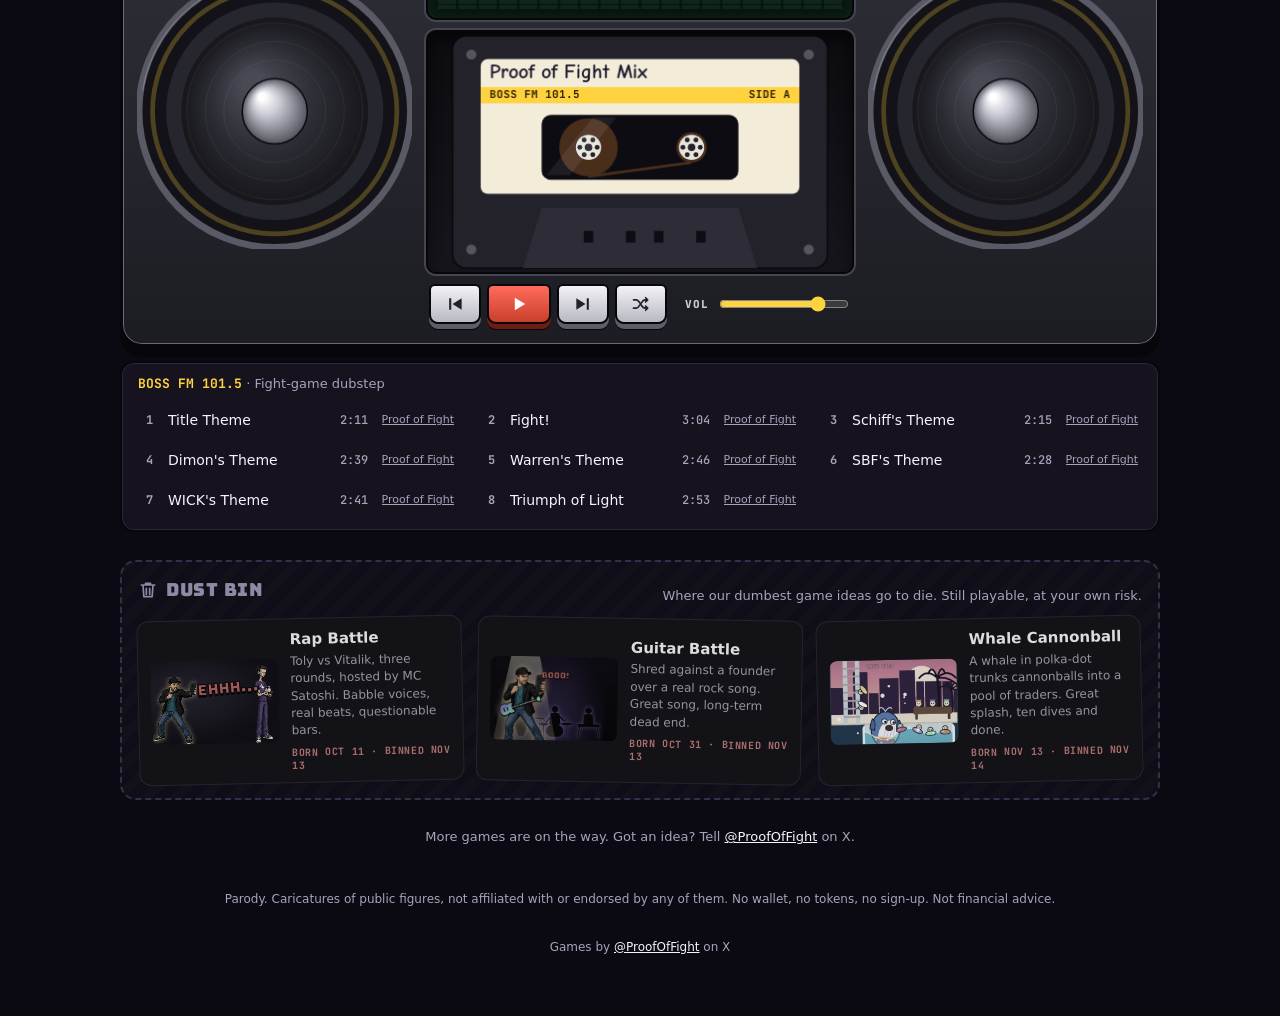
==== commit 15496610: "Hub: the boombox shortcut is a small plain icon in the page's top-right corner Co-Authored-By: Claud" ====
--- a/index.html
+++ b/index.html
@@ -40,10 +40,10 @@
   <link rel="stylesheet" href="css/boombox.css">
 </head>
 <body>
+  <a class="bb-jump" id="bb-jump" href="#boombox" aria-label="Boombox: music from every game" title="Boombox"><svg viewBox="0 0 24 24" aria-hidden="true"><path d="M9 18.5V6l11-2.5v12"/><circle cx="6.5" cy="18.5" r="2.5"/><circle cx="17.5" cy="15.5" r="2.5"/></svg></a>
   <div class="wrap">
     <header class="marquee">
       <h1 class="logo"><span>PROOF</span><span class="of">OF</span><span>FIGHT</span></h1>
-      <a class="bb-jump" id="bb-jump" href="#boombox" aria-label="Boombox: music from every game" title="Boombox"><svg viewBox="0 0 24 24" aria-hidden="true"><path d="M9 18.5V6l11-2.5v12"/><circle cx="6.5" cy="18.5" r="2.5"/><circle cx="17.5" cy="15.5" r="2.5"/></svg></a>
       <p class="brand-line">Crypto games you can play in ten seconds. Free, in your browser, on your phone. No wallet, no sign-up.</p>
     </header>
 
--- a/css/boombox.css
+++ b/css/boombox.css
@@ -109,15 +109,13 @@
 }
 @media (prefers-reduced-motion: reduce) { .bars i { animation: none; } .bb-needle, .bb-keys button { transition: none; } }
 
-/* The music-note shortcut in the top corner: jumps down to the boombox, and pulses while music plays */
-.marquee { position: relative; }
-.bb-jump { position: absolute; top: 0; right: 0; width: 46px; height: 46px; border-radius: 50%; display: grid; place-items: center; text-decoration: none;
-  background: linear-gradient(180deg, #ffe27a, var(--gold)); border: 3px solid var(--line); box-shadow: 0 4px 0 var(--red), 0 6px 0 var(--line); color: var(--line); }
-.bb-jump svg { width: 24px; height: 24px; fill: none; stroke: currentColor; stroke-width: 2.4; stroke-linecap: round; stroke-linejoin: round; }
+/* The music-note shortcut: a small plain icon in the page's top-right corner. Jumps down to the boombox, glows gold while music plays. */
+.bb-jump { position: absolute; z-index: 5; top: max(10px, env(safe-area-inset-top, 0px)); right: max(12px, env(safe-area-inset-right, 0px)); width: 32px; height: 32px; border-radius: 8px;
+  display: grid; place-items: center; color: var(--muted); text-decoration: none; }
+.bb-jump svg { width: 18px; height: 18px; fill: none; stroke: currentColor; stroke-width: 2.2; stroke-linecap: round; stroke-linejoin: round; }
 .bb-jump svg circle { fill: currentColor; }
-.bb-jump:active { transform: translateY(3px); box-shadow: 0 1px 0 var(--red), 0 3px 0 var(--line); }
-.bb-jump:focus-visible { outline: 3px solid var(--gold); outline-offset: 3px; }
-.bb-jump.is-playing { animation: bb-jump 1s ease-in-out infinite; }
-@keyframes bb-jump { 50% { box-shadow: 0 4px 0 var(--red), 0 6px 0 var(--line), 0 0 0 7px rgba(255,210,63,.25); } }
-@media (max-width: 640px) { .bb-jump { width: 38px; height: 38px; top: -16px; } .bb-jump svg { width: 20px; height: 20px; } }
+.bb-jump:hover { color: var(--ink); background: rgba(255,255,255,.06); }
+.bb-jump:focus-visible { outline: 2px solid var(--gold); outline-offset: 2px; }
+.bb-jump.is-playing { color: var(--gold); animation: bb-jump 1s ease-in-out infinite; }
+@keyframes bb-jump { 50% { opacity: .55; } }
 @media (prefers-reduced-motion: reduce) { .bb-jump.is-playing { animation: none; } }
